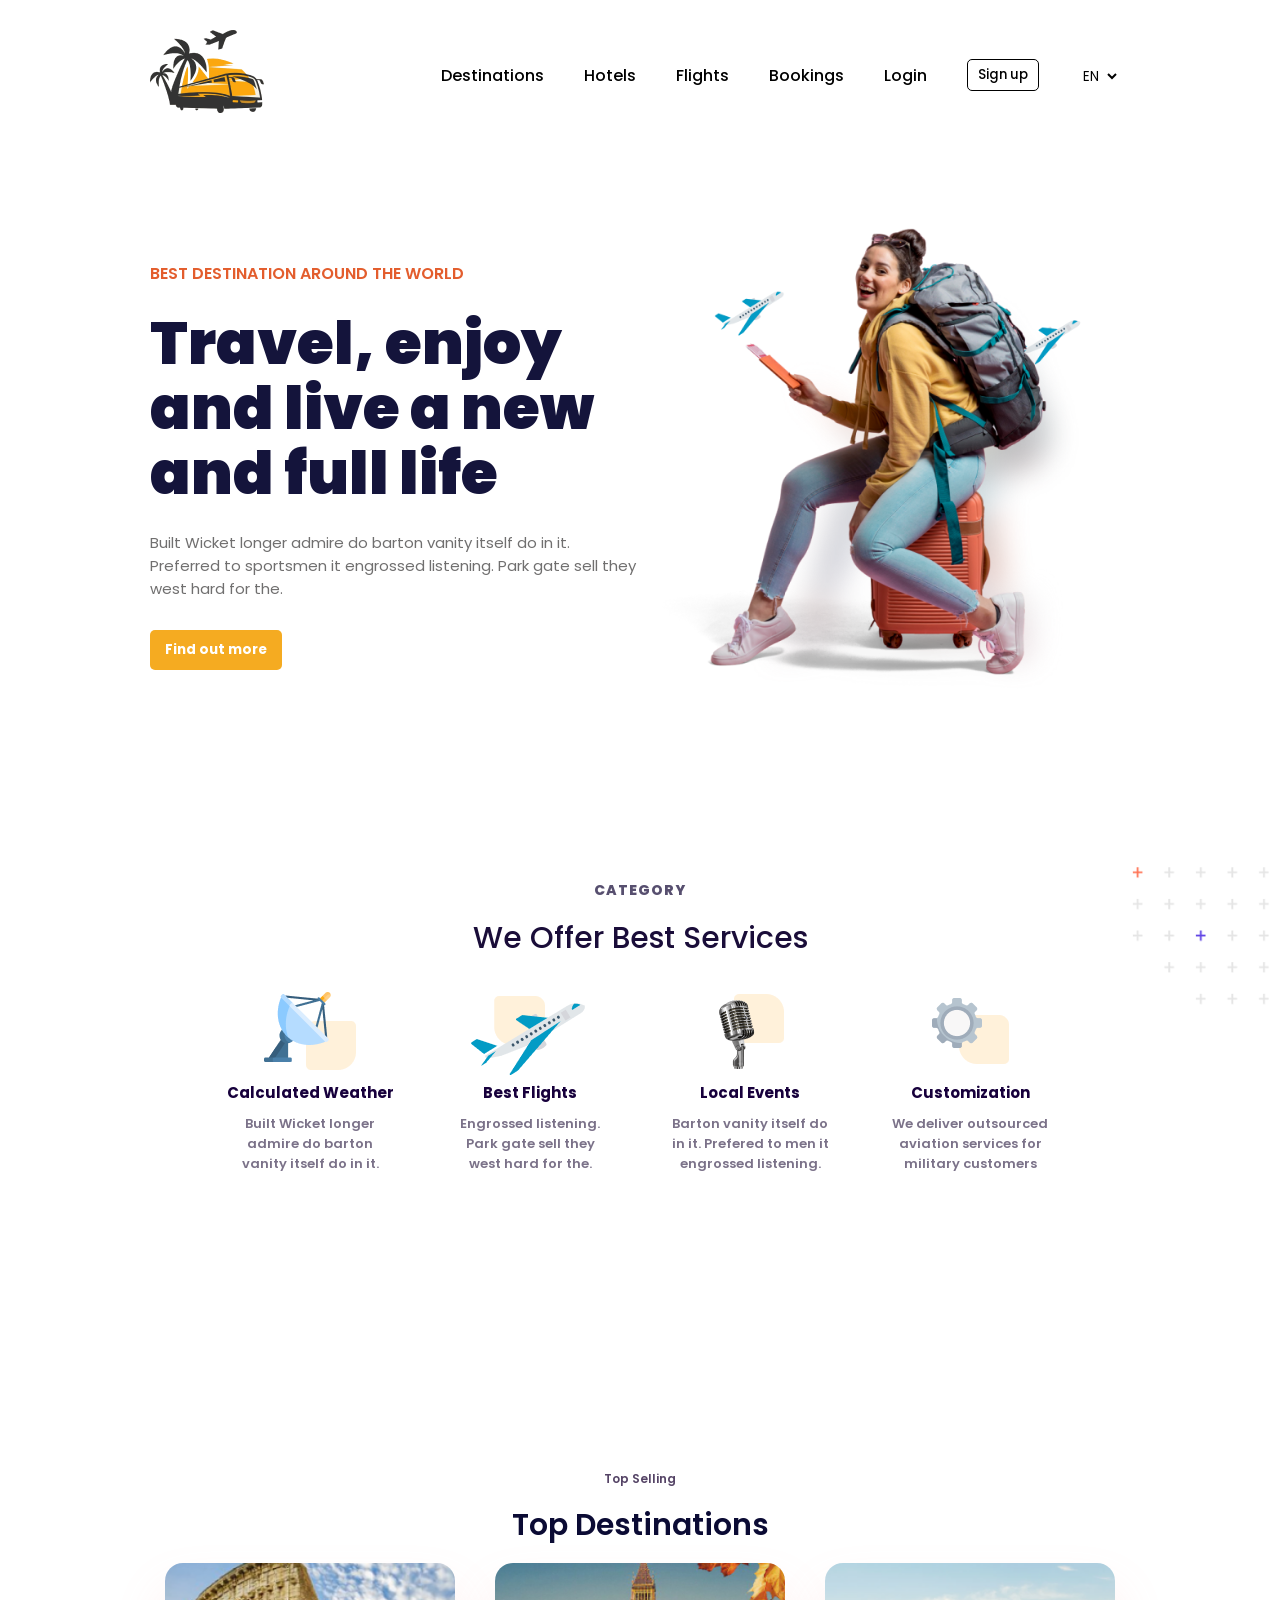
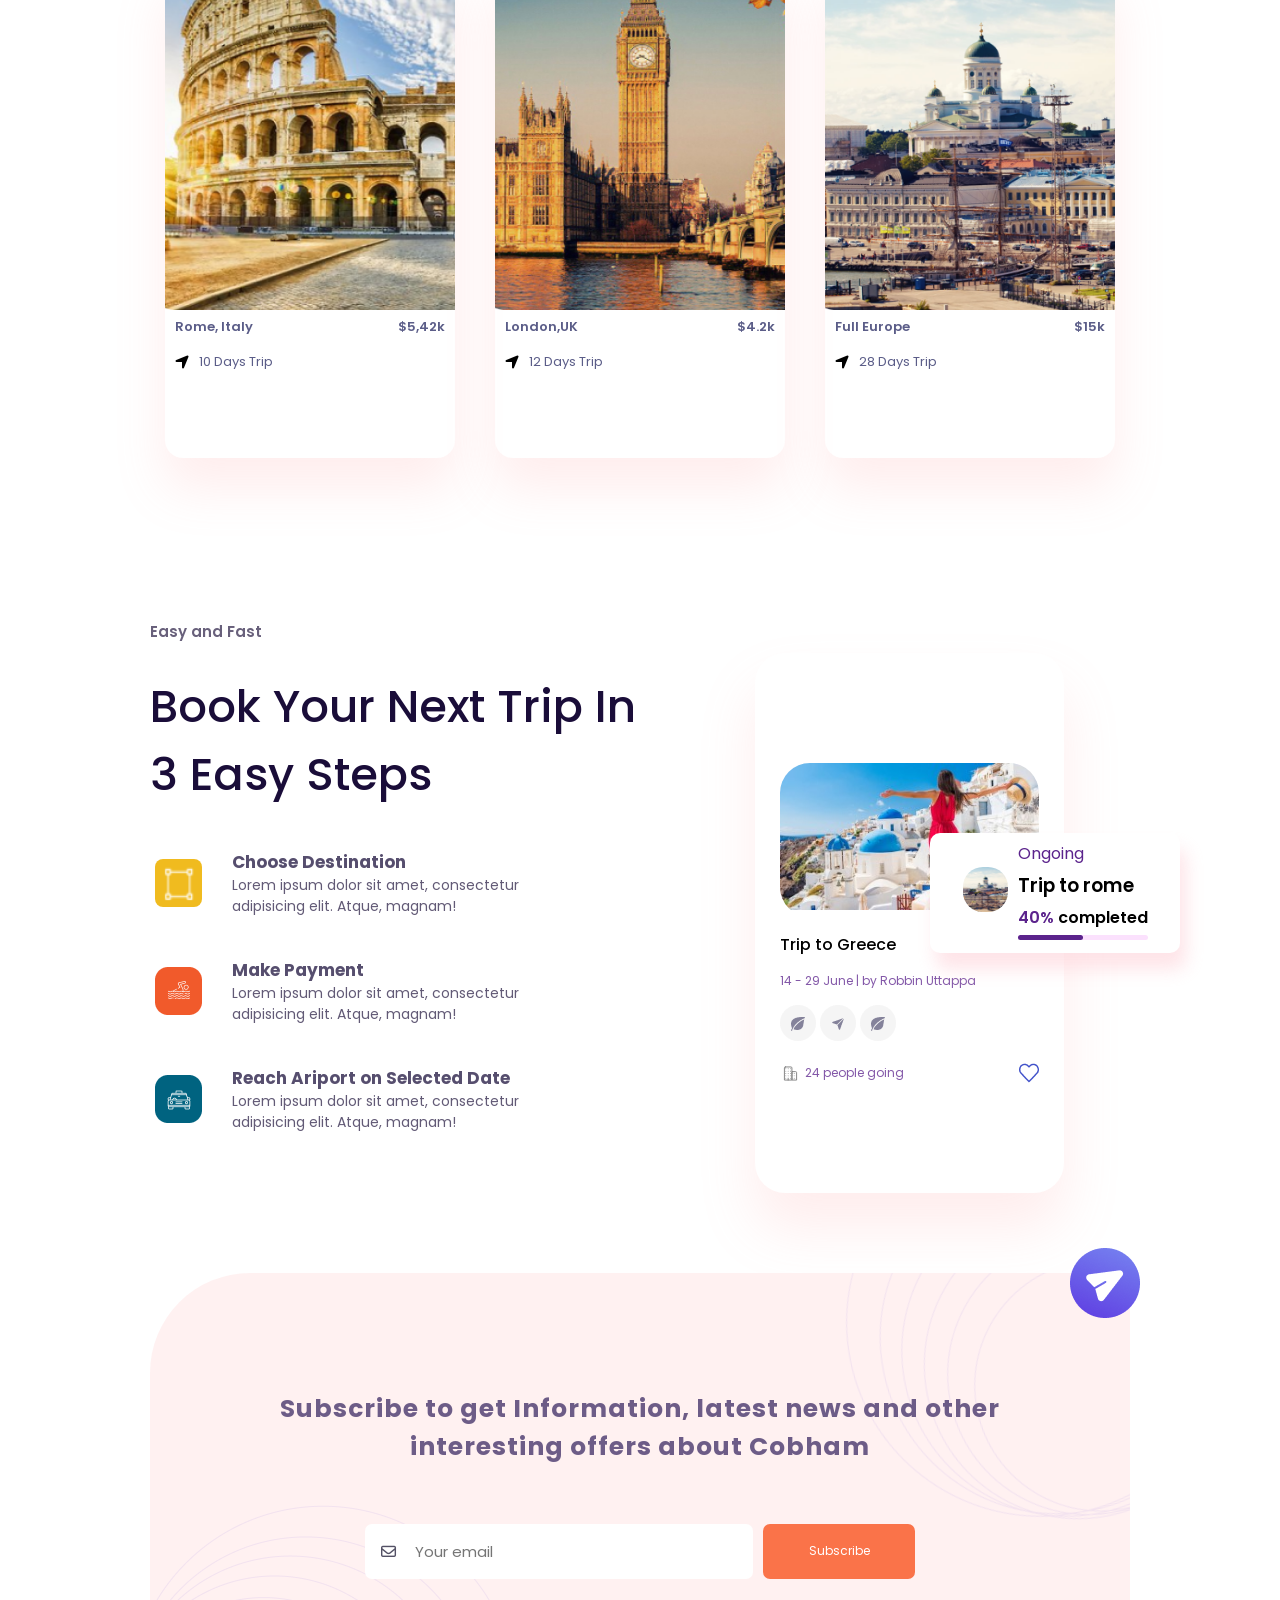
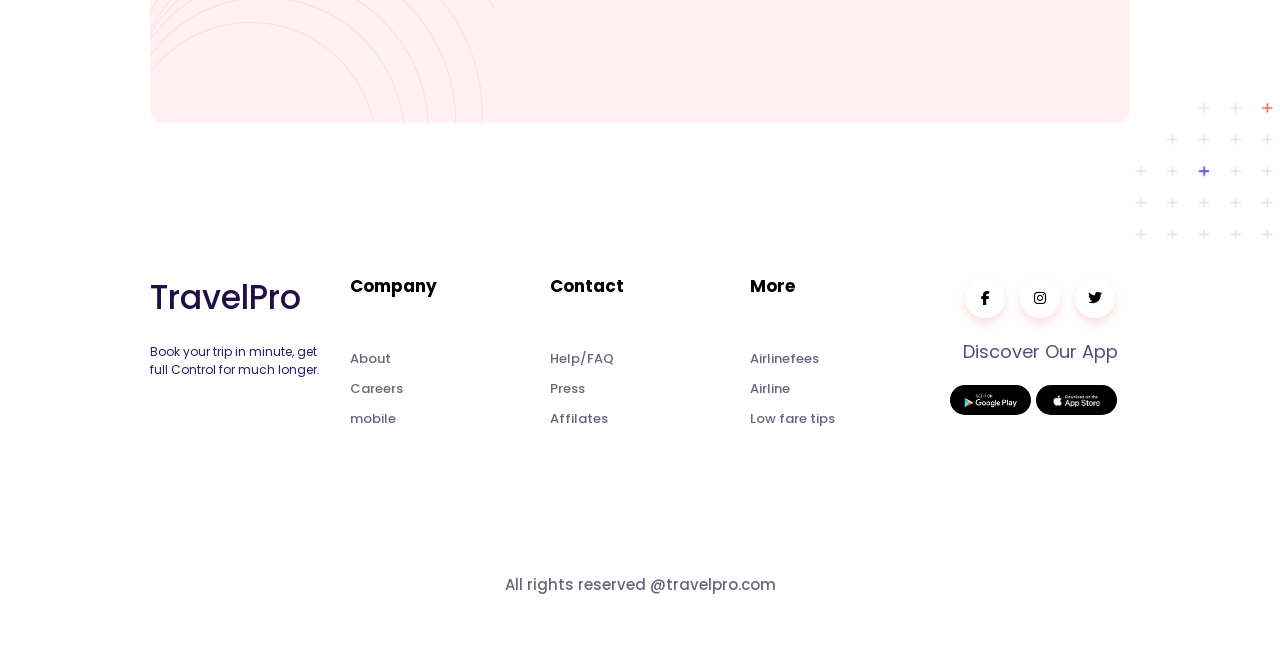
==== index.html @ 41eeb464 "modified in css" ====
<!DOCTYPE html>
<html lang="en">
  <head>
    <meta charset="UTF-8" />
    <meta name="viewport" content="width=device-width, initial-scale=1.0" />
    <title>Travelling</title>
    <link rel="stylesheet" href="./css/index.css" />
    <link rel="stylesheet" href="https://cdnjs.cloudflare.com/ajax/libs/font-awesome/6.5.1/css/all.min.css" integrity="sha512-DTOQO9RWCH3ppGqcWaEA1BIZOC6xxalwEsw9c2QQeAIftl+Vegovlnee1c9QX4TctnWMn13TZye+giMm8e2LwA==" crossorigin="anonymous" referrerpolicy="no-referrer" />
  </head>
  <body>
    <!-- header with nav links -->
    <header id="header">
      <div class="logo">
        <a href="#"><img src="./images/logo.png" alt="logo" /></a>
      </div>
      <div class="navitems">
        <ul>
          <li>Destinations</li>
          <li>Hotels</li>
          <li>Flights</li>
          <li>Bookings</li>
          <li>Login</li>
          <li><button id="Signup">Sign up</button></li>
          <li>
            <select>
              <option>en</option>
              <option>tel</option>
            </select>
          </li>
        </ul>
      </div>
    </header>

    <!-- banner -->
    <section id="banner">
      <div class="left-item">
        <div class="title">best destination around the world</div>
        <div class="subtitle">Travel, enjoy and live a new and full life</div>
        <div class="description">
          Built Wicket longer admire do barton vanity itself do in it. Preferred to sportsmen it engrossed listening. Park gate sell they west hard for the.
        </div>
        <button class="find-more">Find out more</button>
      </div>
      <div class="right-item">
        <img src="./images/traveller.png" alt="traveller" />
      </div>
    </section>
    <div class="icon-wrap">
      <div class="icon-plus">
        <img src="./images/plus.png" alt="send" />
      </div>
    </div>
    <!-- Categories -->
    <section id="categories">
      <div class="title">category</div>
      <div class="subtitle">we offer best services</div>
      <div class="category-container">
        <div class="item">
          <div class="item-img">
            <img src="./images/weather.png" alt="Weather" />
          </div>
          <div class="item-heading">Calculated Weather</div>
          <div class="item-description">
           Built Wicket longer admire do barton vanity itself do in it.
          </div>
        </div>
        <div class="item">
          <div class="item-img">
            <img src="./images/flight.png" alt="Flights" />
          </div>
          <div class="item-heading">Best Flights</div>
          <div class="item-description">
            Engrossed listening. Park gate sell they
            west hard for the.
          </div>
        </div>
        <div class="item">
          <div class="item-img">
            <img src="./images/event.png" alt="Events" />
          </div>
          <div class="item-heading">Local Events</div>
          <div class="item-description">
            Barton vanity itself do in it. Prefered to men it engrossed listening.
          </div>
        </div>
        <div class="item">
          <div class="item-img">
            <img src="./images/customization.png" alt="Customization" />
          </div>
          <div class="item-heading">Customization</div>
          <div class="item-description">
            We deliver outsourced aviation services for military customers
          </div>
        </div>
      </div>
    </section>
    <!-- Destinations -->
    <section id="destination">
      <div class="title">Top Selling</div>
      <div class="subtitle">Top Destinations</div>
      <div class="college-container">
        <div class="dest-college">
          <div class="image">
            <img src="./images/rome.png" alt="Rome" />
          </div>
          <div class="college-item-1">
            <div class="name">Rome, Italy</div>
            <div class="price">$5,42k</div>
          </div>
          <div class="college-item-2">
            <i class="fa-solid fa-location-arrow"></i>
            <span>10 days trip</span>
          </div>
        </div>
        <div class="dest-college">
          <div class="image">
            <img src="./images/london.jpg" alt="london" />
          </div>
          <div class="college-item-1">
            <div class="name">London,UK</div>
            <div class="price">$4.2k</div>
          </div>
          <div class="college-item-2">
            <i class="fa-solid fa-location-arrow"></i>
            <span>12 days trip</span>
          </div>
        </div>
        <div class="dest-college">
          <div class="image">
            <img src="./images/europe.png" alt="europe" />
          </div>
          <div class="college-item-1">
            <div class="name">Full Europe</div>
            <div class="price">$15k</div>
          </div>
          <div class="college-item-2">
            <i class="fa-solid fa-location-arrow"></i>
            <span>28 days trip</span>
          </div>
        </div>
      </div>
    </section>
    <!-- book trip -->
    <section id="tripsteps">
      <div class="title">Easy and Fast</div>
      <div class="container-steps">
        <div class="left-item">
          <div class="title">Book your next trip in 3 Easy Steps</div>
          <div class="item-container">
            <div class="icon">
              <img src="./images/destination.png" alt="destination" />
            </div>
            <div class="description">
              <div class="heading">Choose Destination</div>
              <div class="head-description">
                Lorem ipsum dolor sit amet, consectetur <br/> adipisicing elit. Atque,
                magnam!
              </div>
            </div>
          </div>
          <div class="item-container">
            <div class="icon">
              <img src="./images/payment.png" alt="payment" />
            </div>
            <div class="description">
              <div class="heading">Make Payment</div>
              <div class="head-description">
                Lorem ipsum dolor sit amet, consectetur <br/> adipisicing elit. Atque,
                magnam!
              </div>
            </div>
          </div>
          <div class="item-container">
            <div class="icon">
              <img src="./images/car.png" alt="car" />
            </div>
            <div class="description">
              <div class="heading">Reach Ariport on Selected Date</div>
              <div class="head-description">
                Lorem ipsum dolor sit amet, consectetur <br/> adipisicing elit. Atque,
                magnam!
              </div>
            </div>
          </div>
        </div>
        <div class="right-item">
          <div class="float-profile">
            <div class="image">
              <img src="./images/europe.png" width="45px" height="45px" style="border-radius: 20px;" alt="">
            </div>
            <div class="float-content">
              <span>Ongoing</span>
              <h3>Trip to rome</h3>
              <p><span>40% </span>completed</p>
              <div>
                <div></div>
              </div>
            </div>
          </div>
          <div class="card">
            <div class="image">
              <img src="./images/girl.jpg" alt="profile girl" />
            </div>
            <div class="heading">Trip to Greece</div>
            <div class="date-author">14 - 29 June | by Robbin Uttappa</div>
            <div class="card-icons">
              <img src="./images/LEAF.png" alt="LEAF" />
              <img src="./images/send.png" alt="send" />
              <img src="./images/LEAF.png" alt="map" />
            </div>
            <div class="card-comments">
              <span>
                <span class="building"></span>24 people going
              </span>
              <img src="./images/heart.png" alt="like" />
            </div>
          </div>
        </div>
      </div>
    </section>
    <!-- subscribe division -->
    <div class="icon-wrap">
      <div class="icon">
        <img src="./images/telegram.png" alt="icon" />
      </div>
    </div>
    <section id="subscribe">
      <div class="left-desigh">
        <img src="./images/spirals.png" alt="" />
      </div>
      <div class="right-desigh">
        <img src="./images/spirals.png" alt="" />
      </div>
      <div class="main">
        <div class="content">
        Subscribe to get Information, latest news and other
        <br/> interesting offers about Cobham
        </div>
        <div class="input-content">
          <div class="input-wrapper">
            <div>
              <i class="fa-regular fa-envelope"></i>
            </div>
            <input type="text" placeholder=" Your email">
          </div>
          <button>Subscribe</button>
        </div>
      </div>
    </section>
    <div class="icon-wrap">
      <div class="icon-plus rotate-icon">
        <img src="./images/plus.png" alt="send" />
      </div>
    </div>
    <!-- Footer -->
    <footer>
      <div class="footer-main">
        <div class="footer-divisions">
          <div class="website-heading">
            <a href="#">TravelPro</a>
          </div>
          <div class="description">
            Book your trip in minute, get full Control for much longer.
          </div>
        </div>
        <div class="footer-divisions">
          <div class="heading-quicklinks">
            Company
          </div>
          <div class="quicklinks">
            <ul>
              <li>About</li>
              <li>Careers</li>
              <li>mobile</li>
            </ul>
          </div>
        </div>
        <div class="footer-divisions">
          <div class="heading-quicklinks">
            Contact
          </div>
          <div class="quicklinks">
            <ul>
              <li>Help/FAQ</li>
              <li>Press</li>
              <li>Affilates</li>
            </ul>
          </div>
        </div>
        <div class="footer-divisions">
          <div class="heading-quicklinks">
            More
          </div>
          <div class="quicklinks">
            <ul>
              <li>Airlinefees</li>
              <li>Airline</li>
              <li>Low fare tips</li>
            </ul>
          </div>
        </div>
        <div class="footer-divisions">
          <div class="icons">
            <i class="fa-brands face fa-facebook-f"></i>
            <i class="fa-brands inst fa-instagram"></i>
            <i class="fa-brands twit fa-twitter"></i>
          </div>
          <div class="add-heading">
            Discover Our App
          </div>
          <div class="app-links">
            <span class="googleplay">
              <img src="./images/google play.png" height="15px"/>
            </span>
             
            <span class="apple-store">
              <img src="./images/apple store.png" height="15px">
            </span>
          </div>
        </div>
      </div>
      <div class="copyright">
        All rights reserved @travelpro.com
      </div>
    </footer>
  </body>
</html>
---- css/index.css ----
@import url('https://fonts.googleapis.com/css2?family=Poppins:wght@400;500;600;700;800&display=swap');
* {
  padding: 0;
  margin: 0;
  box-sizing: border-box;
  font-family: 'Poppins', sans-serif;
}
body {
  min-height: 100vh;
  padding: 0px 150px;
  /* background: rgba(250, 246, 238, 0.991); */
}

/*  header CSS */
#header {
  height: 150px;
  width: 100%;
  display: flex;
  align-items: center;
  justify-content: space-between;
}

#header .navitems {
  width: max-content;
  height: 70px;
}
#header .navitems ul {
  display: flex;
  gap: 20px;
  height: 100%;
  width: 100%;
  list-style-type: none;
  align-items: center;
}

#header .navitems ul li {
  padding: 5px 10px;
  cursor: pointer;
  font-weight: 500;
  transition: all .3s ease-in-out;
  position: relative;
}
#header .navitems ul li:hover{
  box-shadow: 2px 5px 10px lightgrey;
  border-radius: 5px;
}

#header .navitems ul li:has(button#Signup){
  box-shadow: none;
}
#header .navitems ul li button#Signup {
  padding: 05px 10px;
  background: #fff;
  border: 1.4px solid black;
  font-weight: 500;
  border-radius: 5px;
  cursor: pointer;
  transition: all .3s ease;
}
#header .navitems ul li button#Signup:hover{
  box-shadow: 0px 5px 12px 0 rgb(241, 212, 195);
}
#header .navitems ul li select {
  border: none;
  background: none;
  text-transform: uppercase;
  cursor: pointer;
}
#header .navitems ul li select option {
  border: none;
  border-bottom: 1px solid black;
}
/* Banner CSS */
#banner {
  min-height: 70vh;
  width: 100%;
  display: flex;
  align-items: center;
  justify-content: space-between;
  margin-bottom: 100px;
}
#banner .left-item {
  width: 50%;
  height: 80%;
}
#banner .right-item {
  width: 35%;
  height: 100%;
  /* position: relative; */
}

#banner .right-item img {
  width: 100%;
  scale: 1.4;
  left: -100px;
  position: relative;

}

#banner .left-item .title {
  color: rgb(227, 93, 45);
  text-transform: uppercase;
  font-weight: 600;
  margin: 15px 0;
}
#banner .left-item .subtitle {
  font-size: 60px;
  color: rgb(20, 20, 59);
  font-weight: 900;
  line-height: 65px;
  margin: 25px 0;
}
#banner .left-item .description {
  color: rgb(112, 111, 111);
  font-size: 15px;
  margin-bottom: 15px;
}

#banner .left-item .find-more {
  background: rgb(245, 171, 33);
  color: #fff;
  border: none;
  padding: 10px 15px;
  margin: 15px 0;
  /* box-shadow: 5px 8px 12px 0px rgba(252, 212, 137, 0.705); */
  border-radius: 5px;
  transition: all .5s ease-in-out;
  font-weight: bold;
  cursor: pointer;
}

#banner .left-item .find-more:hover{
  background: rgb(255, 208, 0);
  color: #fff;
  box-shadow: 5px 8px 12px 1px rgba(248, 198, 105, 0.705);

}

/* category CSS */

#categories {
  width: 100%;
  min-height: 60vh;
}
#categories .title {
  text-align: center;
  text-transform: uppercase;
  font-size: 14px;
  letter-spacing: 1px;
  font-weight: 800;
  color: rgb(87, 79, 111);
}
#categories .subtitle {
  text-align: center;
  font-weight: 500;
  text-transform: capitalize;
  font-size: 30px;
  color: rgb(26, 13, 57);
  margin: 15px;
}

#categories .category-container {
  min-height: 40vh;
  width: 100%;
  display: flex;
  align-items: center;
  justify-content: center;
  gap: 20px;
}
#categories .item {
  height: 40vh;
  width: 200px;
  border-radius: 36px;
  overflow: hidden;
  transition: all 0.3s ease-in-out;
  display: flex;
  flex-direction: column;
  align-items: center;
}
#categories .item:hover {
  box-shadow: 0 30px 45px 0px rgba(255, 235, 235, 0.906);
}

#categories .item .item-img {
  height: 100px;
  display: flex;
  align-items: center;
  margin-top: 5px;
  justify-content: center;
  cursor: pointer;
}

#categories .item .item-heading {
  font-size: 15px;
  color: rgb(23, 0, 60);
  font-weight: bolder;
}

#categories .item .item-description {
  padding: 10px 20px;
  text-align: center;
  color: rgb(123, 114, 137);
  font-size: 13px;
  font-weight: 600;
}

/* destination CSS*/

#destination {
  width: 100%;
  min-height: 70vh;
  margin: 50px 0;
  margin-bottom: 110px;
}

#destination .title {
  text-align: center;
  text-transform: capitalize;
  font-size: 12px;
  font-weight: 600;
  color: rgba(62, 42, 81, 0.877);
}

#destination .subtitle {
  text-align: center;
  font-weight: 600;
  text-transform: capitalize;
  font-size: 30px;
  margin: 15px;
  color: rgb(11, 11, 52);
}

#destination .college-container {
  min-height: 50vh;
  width: 100%;
  display: flex;
  align-items: center;
  justify-content: center;
  gap: 40px;
}
#destination .dest-college {
  height: 55vh;
  width: 290px;
  border-radius: 18px;
  overflow: hidden;
  display: flex;
  flex-direction: column;
  align-items: center;
  box-shadow: 0 30px 50px 0px rgba(255, 235, 235, 0.906);
  /* box-shadow: 5px 8px 28px 8px rgb(255, 235, 235); */
}
#destination .dest-college .image {
  height: 70%;
  width: 108%;
}
#destination .dest-college .image img {
  height: 100%;
  width: 108%;
}

#destination .college-item-1,
#destination .college-item-2 {
  height: 35px;
  padding: 5px 10px;
  width: 100%;
  display: flex;
  justify-content: space-between;
  align-items: center;
}

#destination .college-item-1 .name,
#destination .college-item-1 .price {
  font-weight: 600;
  color: rgba(61, 64, 114, 0.847);
  /* letter-spacing: 1px; */
  font-size: 13px;
}
#destination .college-item-2 {
  justify-content: flex-start;
}
#destination .college-item-2 i{
  margin: 3px 10px;
  margin-left: 0;
}
#destination .college-item-2 span {
  color: rgba(61, 64, 114, 0.847);
  /* font-weight: 700; */
  font-size: 13px;
  text-transform: capitalize;
}

/* book trip   */
#tripsteps {
  min-height: 50vh;
  margin: 15px 0;
}
#tripsteps > .title {
  font-weight: 600;
  color: rgb(104, 96, 123);
  font-size: 15px;
  padding: 10px 0px;
  margin-top: 80px;
}
#tripsteps .container-steps {
  min-height: 60vh;
  width: 100%;
  display: flex;
  align-items: center;
  justify-content: space-between;
}
#tripsteps .container-steps .left-item {
  min-height: 100%;
  width: 50%;
}

#tripsteps .container-steps .left-item .title {
  font-size: 45px;
  font-weight: 500;
  text-transform: capitalize;
  color: rgb(26, 13, 57);
}
#tripsteps .container-steps .left-item .item-container {
  margin: 40px 5px;
  min-height: 60px;
  display: flex;
  width: 100%;
  gap: 30px;
  align-items: center;
}
#tripsteps .item-container .description .heading {
  font-weight: bolder;
  color: rgb(86, 78, 110);
  font-size: 17px;
}
#tripsteps .item-container .icon{
  height: 48px;
  width: 47px;
}
#tripsteps .item-container .icon img{
  height: 100%;
  width: 100%;
  border-radius: 8px;
}
#tripsteps .item-container .description .head-description {
  color: rgb(98, 90, 118);
  font-size: 14px;
}

#tripsteps .right-item {
  width: 45%;
  min-height: 60vh;
  display: flex;
  align-items: center;
  justify-content: center;
  position: relative;
  z-index: -1;
}

#tripsteps .right-item .float-profile{
  position: absolute;
  height: 120px;
  width: 250px;
  cursor: pointer;
  border-radius: 10px;
  box-shadow: 6px 16px 18px 0px rgba(253, 211, 218, 0.623);
  top:180px;
  right: -50px; 
  z-index: 2;
  background: #fff;
  display: flex;
  align-items: center;
  justify-content: center;
  gap: 10px;
}

.float-content span{
  color:rgb(91, 35, 140);
  margin: 5px 0;
}
.float-content h3{
  margin: 5px 0;
  font-weight: 600;
}
.float-content p{
  margin: 5px 0;
  font-weight: 600;
}
.float-content > div{
  height: 5px;
  width: 100%;
  background: rgba(250, 219, 253, 0.824);
  margin: 5px 0;
  border-radius: 3px;
}
.float-content > div div{
  height: 100%;
  background: rgb(91, 35, 140);
  width: 50%;
  border-radius: 3px;
}
#tripsteps .right-item .card {
  min-height: 60vh;
  width: 70%;
  padding: 15px 25px;
  display: flex;
  flex-direction: column;
  justify-content: center;
  position: relative;
  align-items: center;
  gap: 15px;
  border-radius: 30px;
  cursor: pointer;
  box-shadow: 0 35px 55px 0px rgba(255, 235, 235, 0.906);
  /* box-shadow: 6px 6px 20px 0px rgba(254, 188, 188, 0.507); */
}
#tripsteps .right-item .card .image {
  width: 100%;
  overflow: hidden;
  border-radius: 30px;
}
#tripsteps .right-item .card .image img {
  width: 100%;
}
#tripsteps .right-item .card .heading {
  font-size: 16px;
  font-weight: 500;
  width: 100%;
  text-align: left;
}
#tripsteps .right-item .card .date-author {
  color: rgba(91, 35, 140, 0.756);
  width: 100%;
  text-align: left;
  font-size: 12px;
}
#tripsteps .right-item .card .card-icons{
  width: 100%;
}

#tripsteps .right-item .card .card-comments {
  display: flex;
  justify-content: space-between;
  width: 100%;
  text-align: left;
  /* padding: 15px 10px; */

}
#tripsteps .right-item .card .card-comments span{
  color : rgba(91, 35, 140, 0.756);
  display: flex;
  align-items: center;
  justify-content: center;
  font-size: 12px;
  gap: 5px;
}
#tripsteps .right-item .card .card-comments span .building{
  height: 15px;
  width: 20px;
  background: url('../images/business-outline.svg');
  background-repeat: no-repeat;
  background-position: center;
  filter:opacity(.5);
}


/* subscribe CSS */
#subscribe {
  min-height: 50vh;
  width: 100%;
  margin: 20px 0;
  border-radius: 15px;
  border-top-left-radius: 100px;
  position: relative;
  overflow: hidden;
  z-index: 1;
  display: flex;
  margin-top: 80px;
  align-items: center;
  justify-content: center;
  flex-direction: column;
  gap: 30px;
}
.icon-wrap {
  position: relative;
}
.icon-wrap .icon {
  position: absolute;
  right: -10px;
  top: 40px;
  z-index: 2;
}
.icon-plus {
  position: absolute;
  right: -140px;
  top:-20px;
}
.rotate-icon{
  top: -50px;
  transform: rotate(90deg);
}
.icon-plus img{
  height: 150px;
}
#subscribe .left-desigh {
  position: absolute;
  left: -30px;
  bottom: -70px;
  z-index: -1;
}
#subscribe .right-desigh {
  position: absolute;
  right: -50px;
  top: -70px;
  z-index: -1;
  transform: rotate(-100deg);
}
#subscribe div.main{
  height: 50vh;
  width: 100%;
  display: flex;
  align-items: center;
  justify-content: center;
  flex-direction: column;
  gap: 30px;
  background: rgba(255, 240, 240, 0.916);
}
#subscribe .content {
  color: rgb(109, 92, 135);
  font-size: 25px;
  font-weight: bolder;
  letter-spacing: 1px;
  text-align: center; 
  z-index: 20;
}

#subscribe .input-content {
  height: 50px;
  width: 550px;
  display: flex;
  align-items: center;
  justify-content: center;
  gap: 10px;
  margin: 30px 0;
}
#subscribe .input-content button{
  padding: 10px 18px;
  background: rgb(250, 115, 73);
  color: #fff;
  border: none;
  border-radius: 7px;
  height: 55px;
  font-size: 12px;
  transition: all .3s ease-in-out;
  width: 200px;
  cursor: pointer;
}
#subscribe .input-content button:hover{
  background: rgb(245, 169, 5);
}
#subscribe .input-content input{
  height: 55px;
  width:100%;
  outline: none;
  border: none;
  font-size: 15px;
  font-family: 'Poppins';
  padding: 5px 10px;
}
#subscribe .input-wrapper{
  height: 55px;
  width: 100%;
  outline: none;
  border-radius: 7px;
  border: none;
  font-size: 15px;
  display: flex;
  overflow: hidden;
  font-family: 'Poppins','FontAwesome';
}
#subscribe .input-wrapper div{
  background: #fff;
  height: 100%;
  padding: 10px 0;
  padding-left: 10px;
  width: 10%;
  display: flex;
  align-items: center;
  justify-content: center;
}
#subscribe .input-wrapper div i{
  color: rgb(83, 81, 101);
}
/* footer css */
footer{
  margin-top: 150px;
  min-height: 34vh;
  width: 100%;
  margin-bottom: 50px;
}
footer .footer-main{
  height: 30vh;
  width: 100%;
  display: flex;
  align-items: center;
  gap: 20px;
}
footer .footer-main .footer-divisions{
  width: 180px;
  height: 100%;
  cursor: pointer;
}
footer .footer-main .footer-divisions .website-heading{
  font-size: 33px;
  font-weight: 500;
  margin-bottom: 20px;
}
footer .footer-main .footer-divisions .website-heading a{
  color: rgb(31, 17, 69);
  text-decoration: none;
}
footer .footer-main .footer-divisions .description{
  font-size: 12px;
  color: rgb(33, 33, 104);
}

footer .footer-main .footer-divisions .heading-quicklinks{
  font-size: 17px;
  font-weight: bolder;
  text-align: left;
}
footer .footer-main .footer-divisions .quicklinks{
  width: 100%;
  min-height: 20vh;
  display: flex;
  align-items: center;
  justify-content: flex-start;
}
footer .footer-main .footer-divisions .quicklinks ul {
  list-style-type: none;
}
footer .footer-main .footer-divisions .quicklinks ul li{
  color: rgb(108, 100, 125);
  padding: 5px 0;
  cursor: pointer;
  font-size: 13px;
  font-weight: 500;
}
footer .copyright{
  text-align: center;
  font-size: 15px;
  font-weight: 500;
  color:rgb(108, 100, 125) ;
  margin: 30px 0;
}
footer .footer-main .footer-divisions .add-heading{
  color:rgb(94, 74, 121) ;
  /* font-weight: bold; */
  font-size: 18px;
  text-align: center;
  margin-bottom: 20px;
}
footer .footer-main .footer-divisions .icons{
  display: flex;
  align-items: center;
  justify-content: space-evenly;
  height: 50px;
  margin-bottom: 15px;
}
footer .footer-main .footer-divisions .icons i{
  height: 40px;
  width: 40px;
  display: flex;
  align-items: center;
  justify-content: center;
  border-radius: 20px;
  font-size: 14px;
  transition: all .3s ease;
  box-shadow: 0 5px 8px rgba(249, 204, 204, 0.651);
}
footer .footer-main .footer-divisions .icons i.face:hover{
  color:rgb(42, 89, 190);
  transform: translateY(-6px);
  box-shadow: 0 5px 8px rgba(216, 229, 252, 0.651);
}
footer .footer-main .footer-divisions .icons i.inst:hover{
  color:rgb(237, 16, 156);
  transform: translateY(-6px);
  box-shadow: 0 5px 8px rgba(249, 170, 170, 0.651);
}
footer .footer-main .footer-divisions .icons i.twit:hover{
  color:rgb(61, 120, 248);
  transform: translateY(-6px);
  box-shadow: 0 5px 8px rgba(77, 125, 236, 0.651);
}
footer .footer-main .footer-divisions .app-links{
  display: flex;
  gap: 5px;
}
footer .footer-main .footer-divisions .app-links span{
  height: 30px;
  overflow: hidden;
  display: flex;
  align-items: center;
  justify-content:center ;
  background: black;
  border-radius: 20px;
  width: 45%;
}
footer .footer-main .footer-divisions .app-links div{
  border: 1px solid black;
  padding: 10px 10px;
  border-radius: 20px;
  font-size: 10px;
  font-weight: bolder;
  cursor:pointer
}
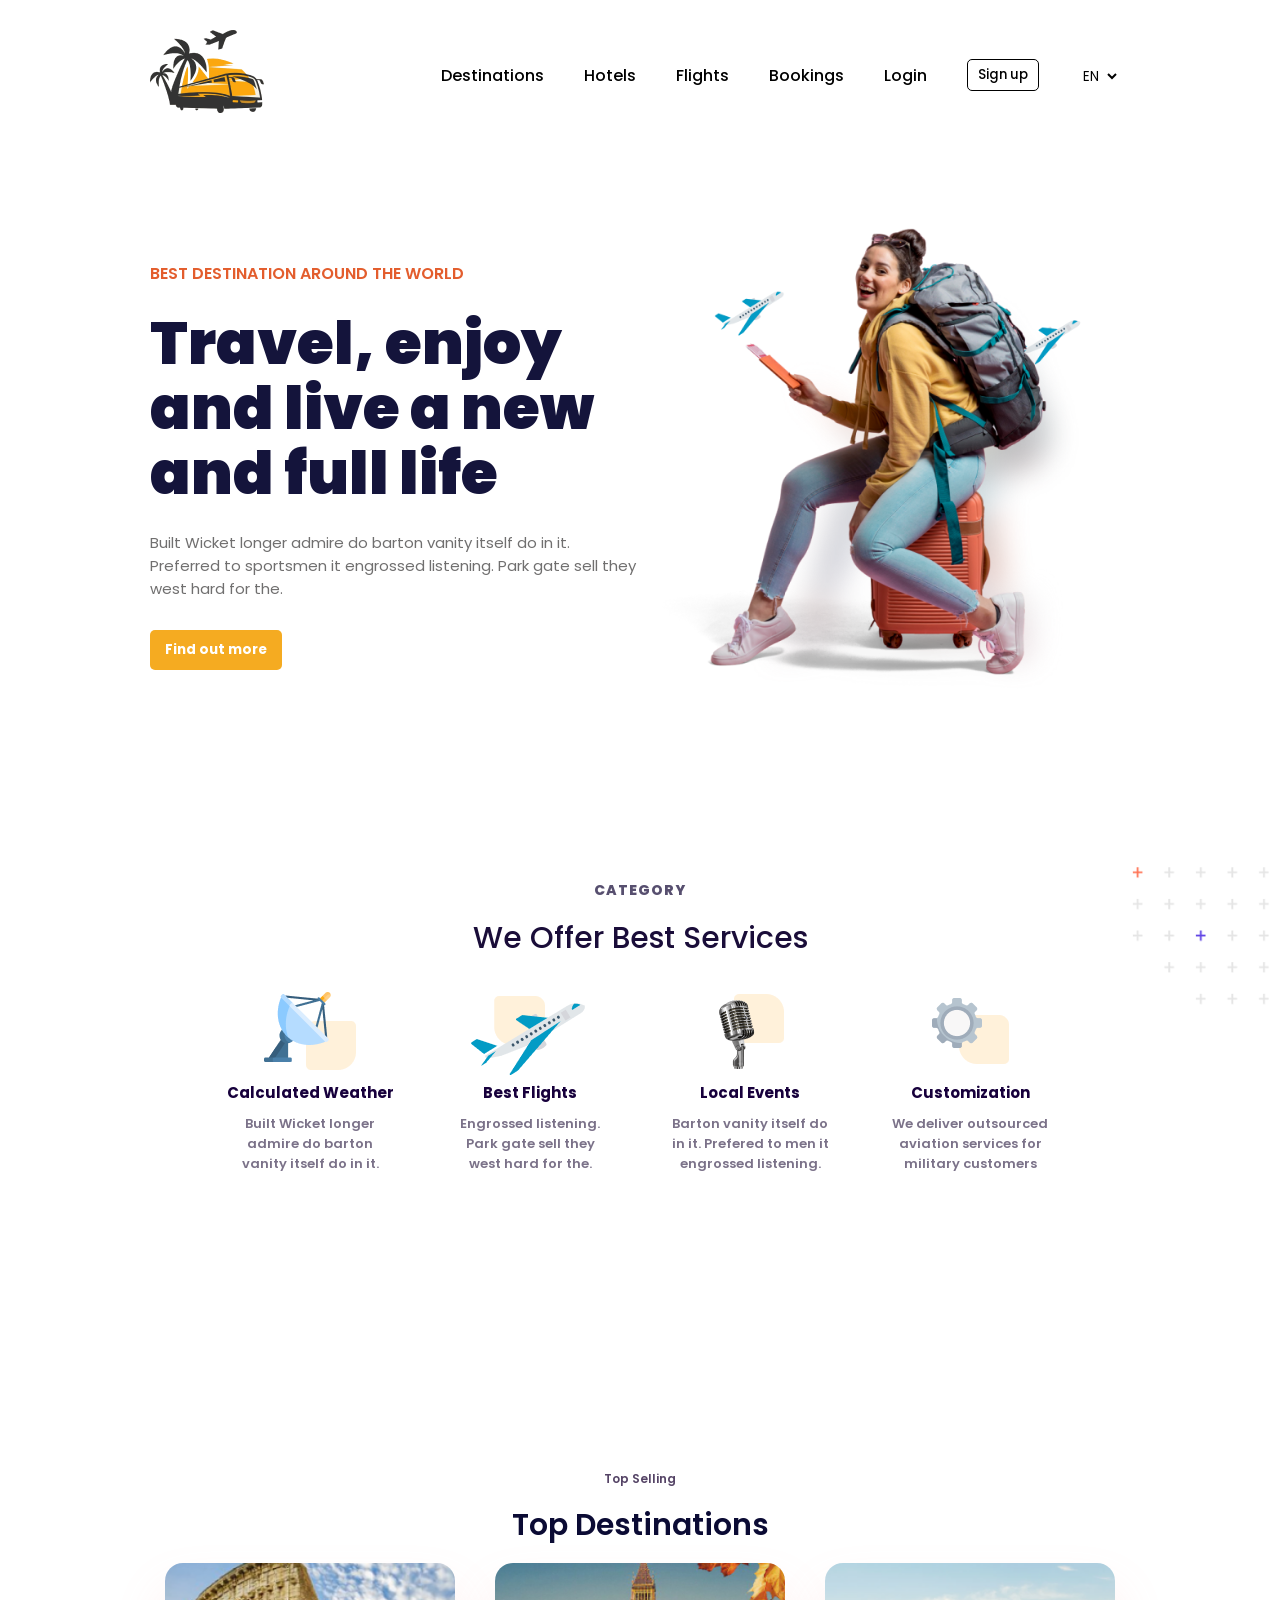
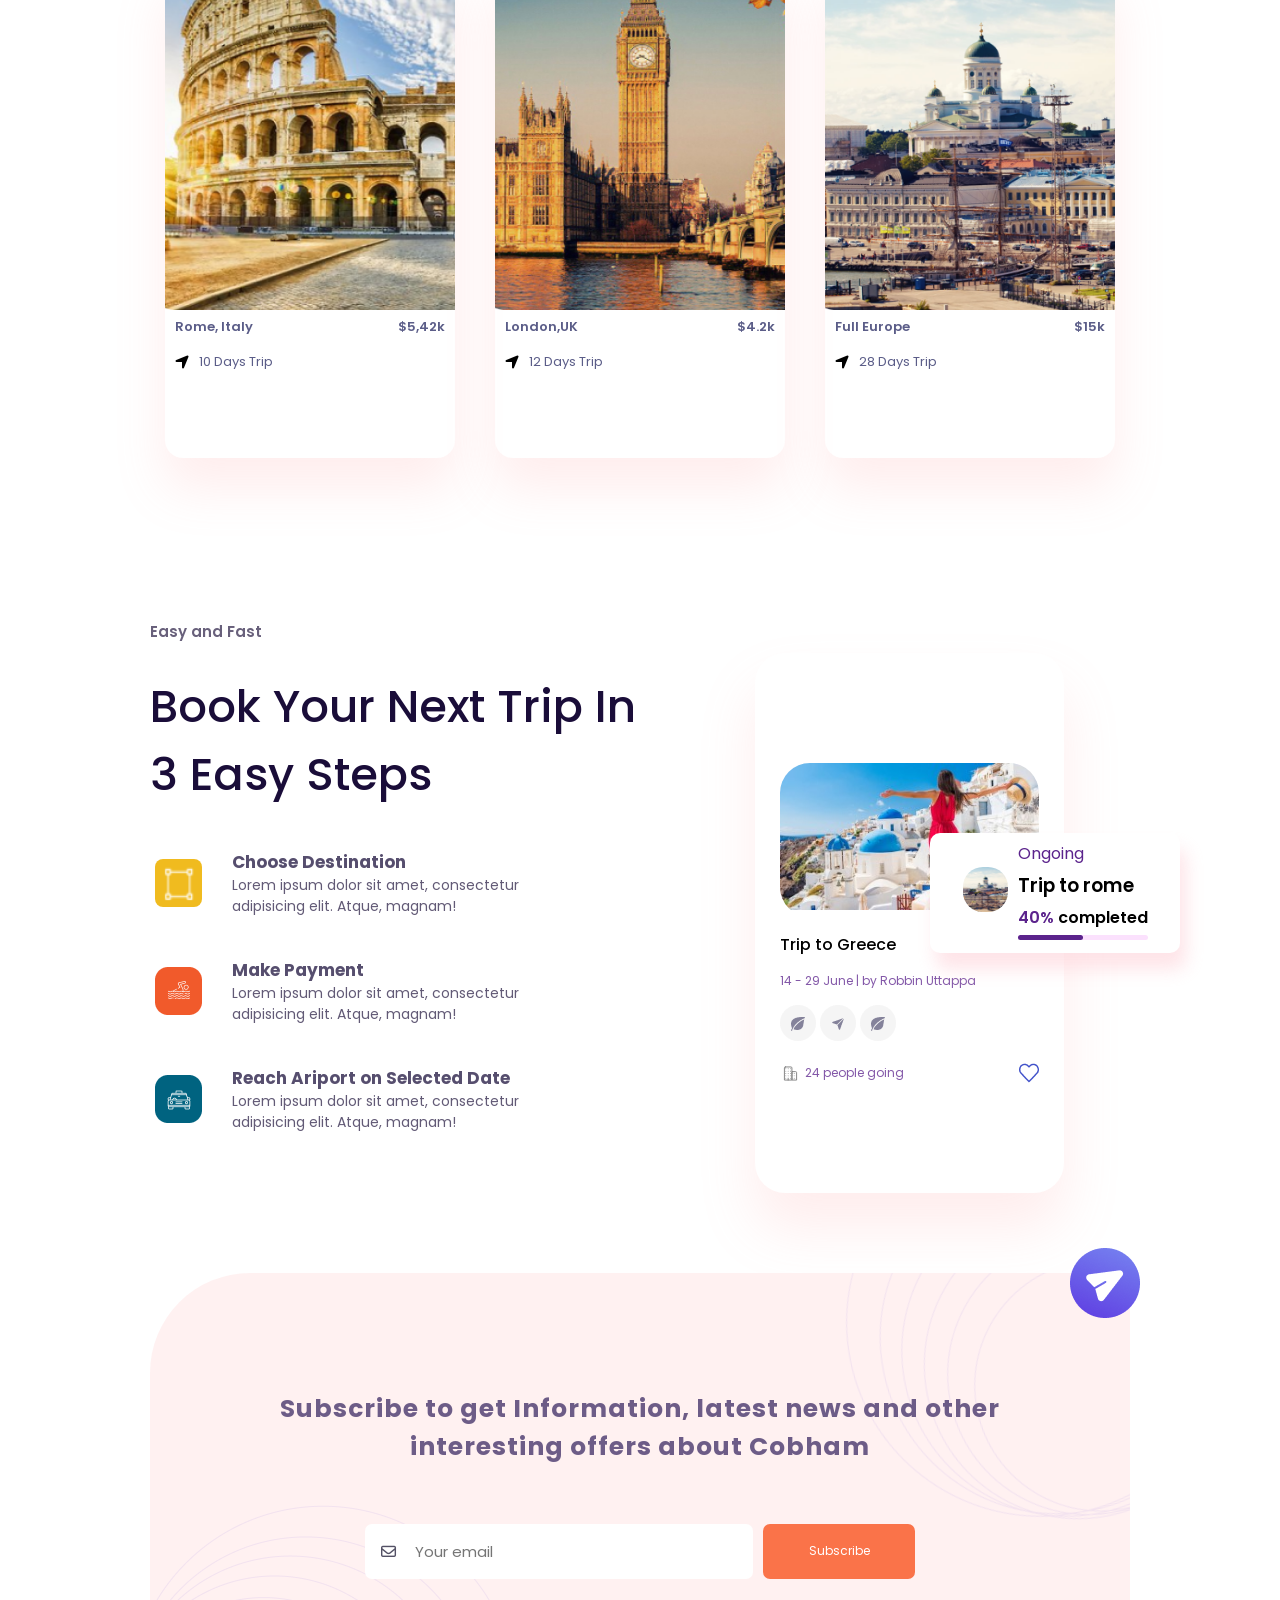
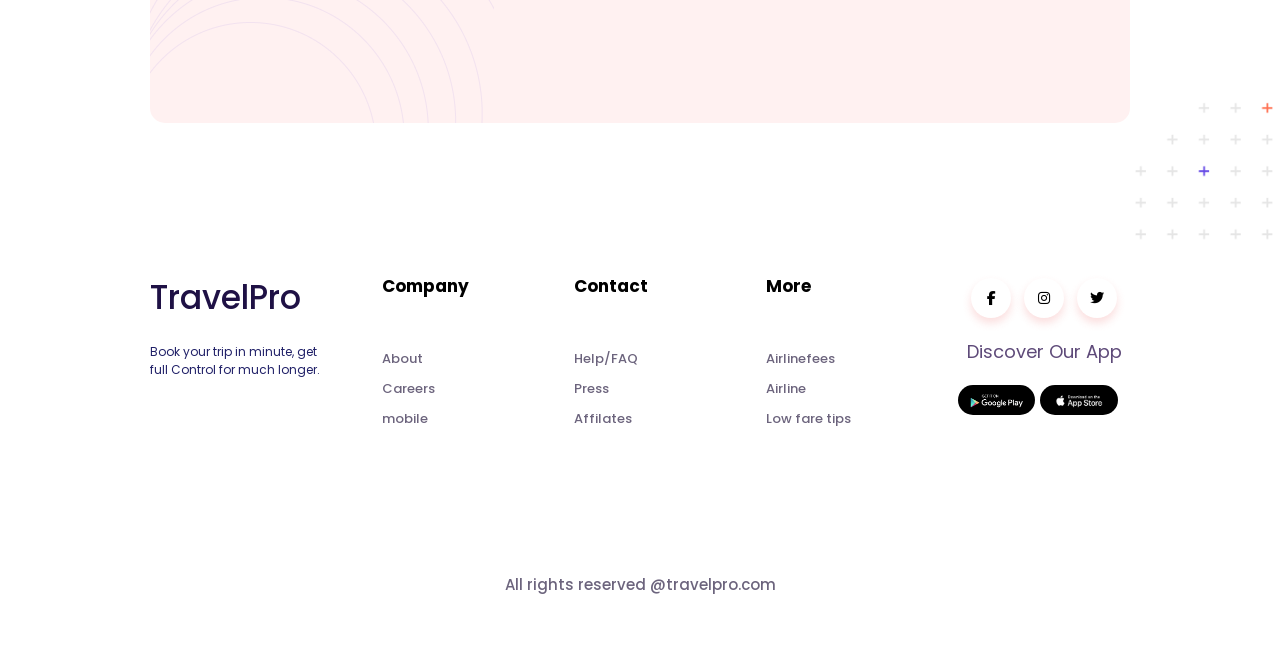
==== commit 3acabf4e: "css modified" ====
--- a/index.html
+++ b/index.html
@@ -255,7 +255,7 @@
     <!-- Footer -->
     <footer>
       <div class="footer-main">
-        <div class="footer-divisions">
+        <div class="footer-divisions footer-space">
           <div class="website-heading">
             <a href="#">TravelPro</a>
           </div>
--- a/css/index.css
+++ b/css/index.css
@@ -706,6 +706,10 @@
   border-radius: 20px;
   width: 45%;
 }
+.footer-space{
+  width: 210px;
+  margin-right: 40px;
+}
 footer .footer-main .footer-divisions .app-links div{
   border: 1px solid black;
   padding: 10px 10px;
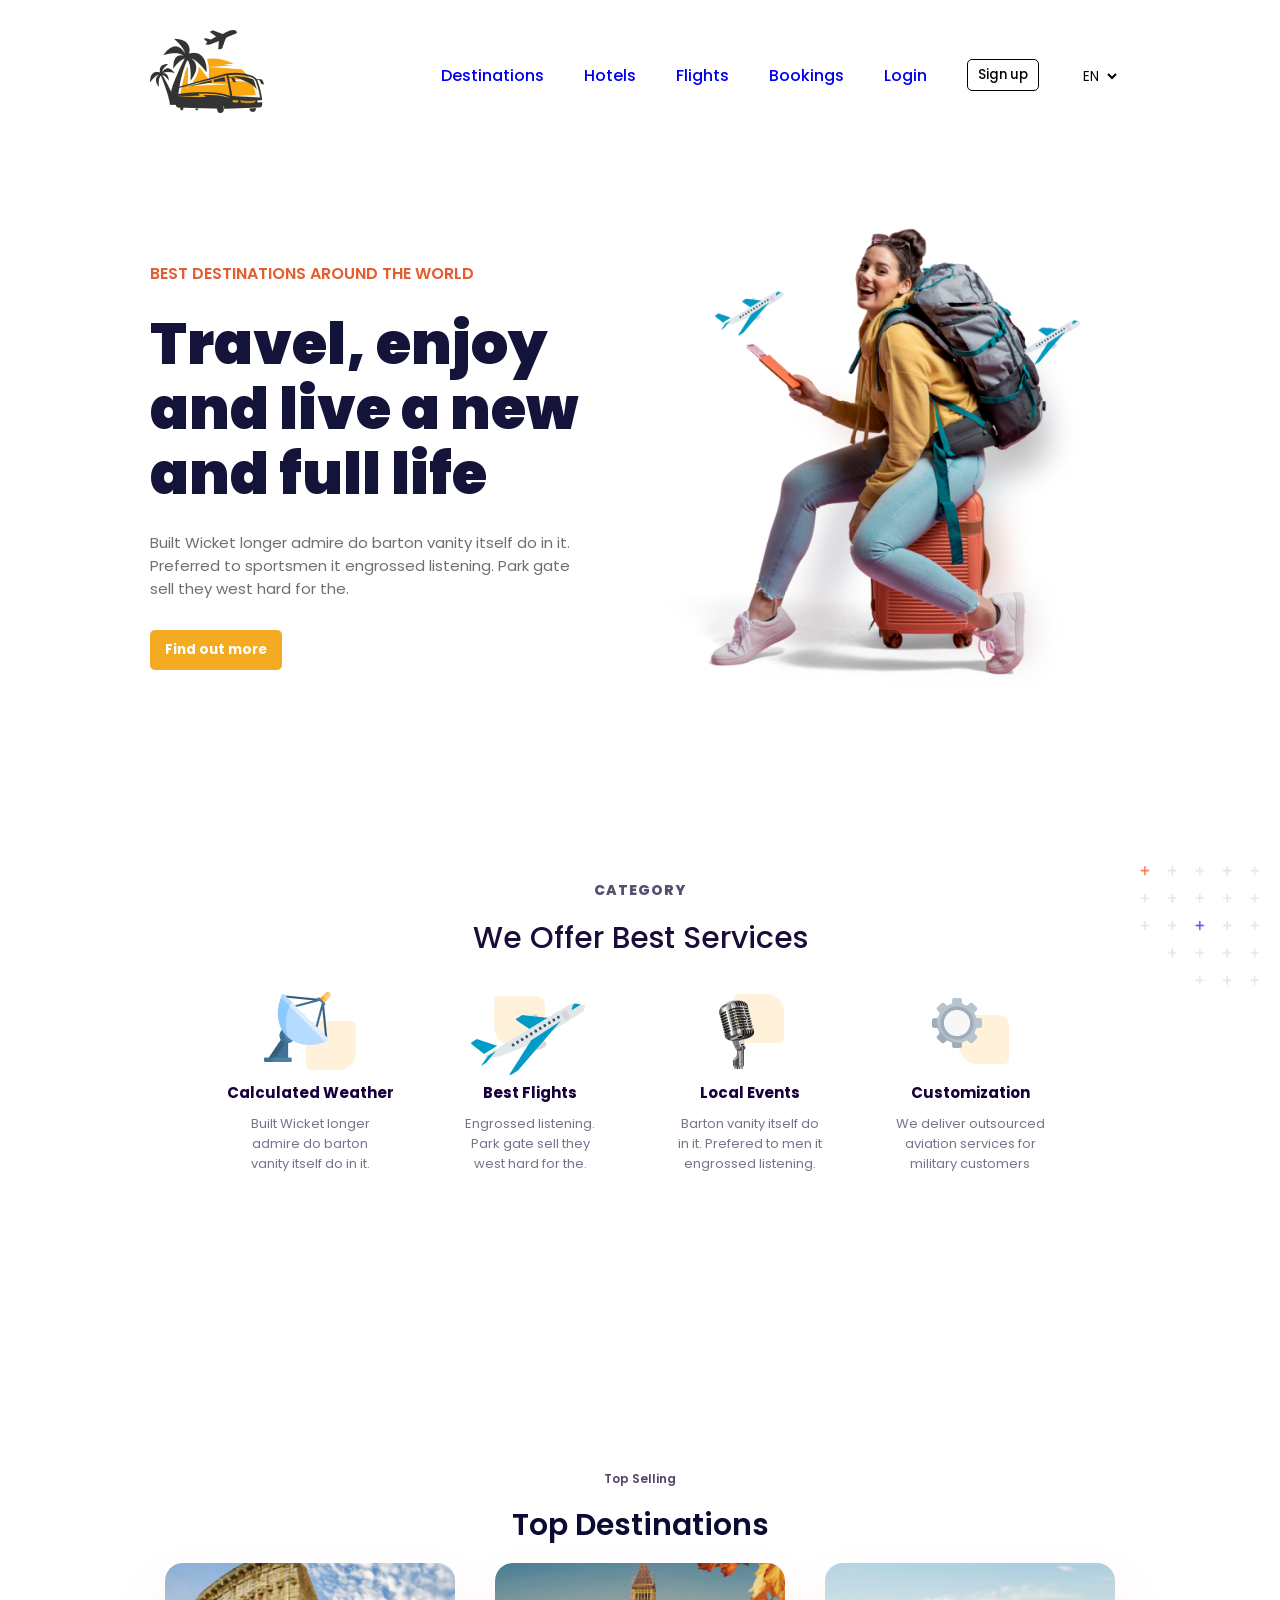
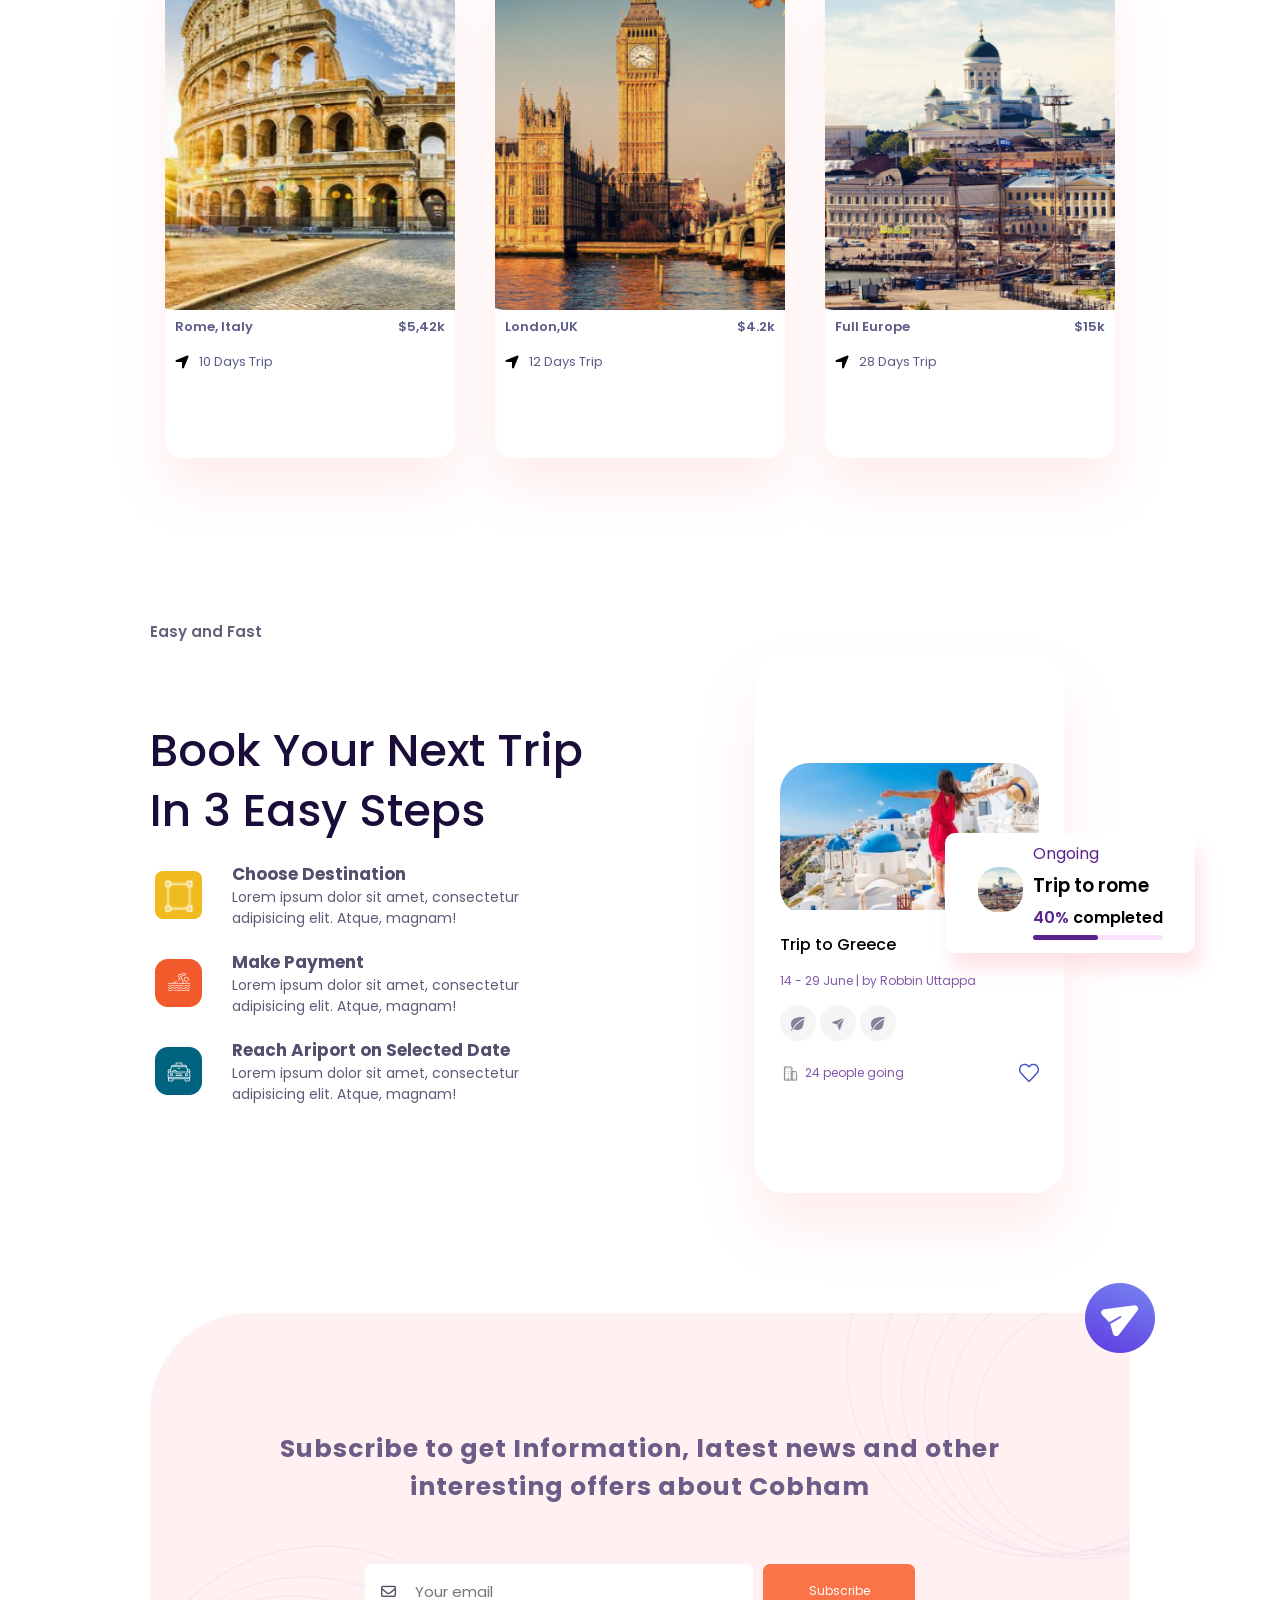
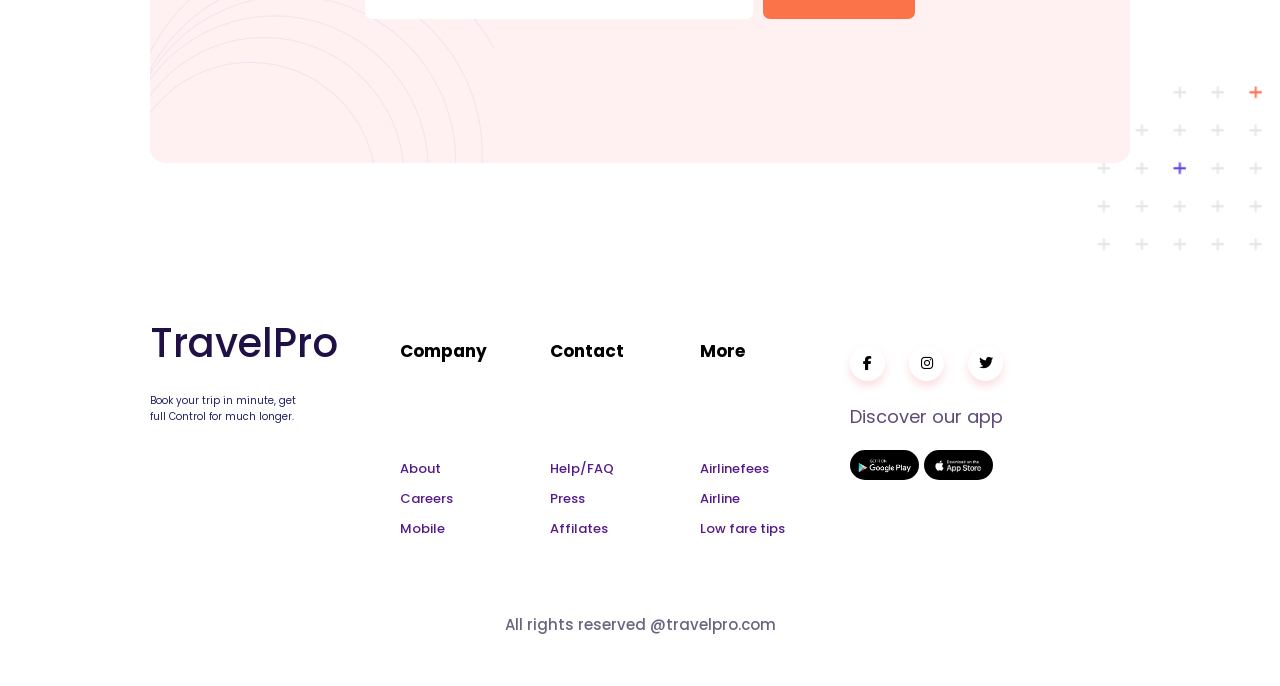
==== commit 5c5729ba: "modified css" ====
--- a/index.html
+++ b/index.html
@@ -5,7 +5,13 @@
     <meta name="viewport" content="width=device-width, initial-scale=1.0" />
     <title>Travelling</title>
     <link rel="stylesheet" href="./css/index.css" />
-    <link rel="stylesheet" href="https://cdnjs.cloudflare.com/ajax/libs/font-awesome/6.5.1/css/all.min.css" integrity="sha512-DTOQO9RWCH3ppGqcWaEA1BIZOC6xxalwEsw9c2QQeAIftl+Vegovlnee1c9QX4TctnWMn13TZye+giMm8e2LwA==" crossorigin="anonymous" referrerpolicy="no-referrer" />
+    <link
+      rel="stylesheet"
+      href="https://cdnjs.cloudflare.com/ajax/libs/font-awesome/6.5.1/css/all.min.css"
+      integrity="sha512-DTOQO9RWCH3ppGqcWaEA1BIZOC6xxalwEsw9c2QQeAIftl+Vegovlnee1c9QX4TctnWMn13TZye+giMm8e2LwA=="
+      crossorigin="anonymous"
+      referrerpolicy="no-referrer"
+    />
   </head>
   <body>
     <!-- header with nav links -->
@@ -15,11 +21,11 @@
       </div>
       <div class="navitems">
         <ul>
-          <li>Destinations</li>
-          <li>Hotels</li>
-          <li>Flights</li>
-          <li>Bookings</li>
-          <li>Login</li>
+          <li><a href="#">Destinations</a></li>
+          <li><a href="#">Hotels</a></li>
+          <li><a href="#">Flights</a></li>
+          <li><a href="#">Bookings</a></li>
+          <li><a href="#">Login</a></li>
           <li><button id="Signup">Sign up</button></li>
           <li>
             <select>
@@ -34,10 +40,12 @@
     <!-- banner -->
     <section id="banner">
       <div class="left-item">
-        <div class="title">best destination around the world</div>
+        <div class="title">best destinations around the world</div>
         <div class="subtitle">Travel, enjoy and live a new and full life</div>
         <div class="description">
-          Built Wicket longer admire do barton vanity itself do in it. Preferred to sportsmen it engrossed listening. Park gate sell they west hard for the.
+          Built Wicket longer admire do barton vanity itself do in it. Preferred
+          to sportsmen it engrossed listening. Park gate <br/> sell they west hard for
+          the.
         </div>
         <button class="find-more">Find out more</button>
       </div>
@@ -61,7 +69,9 @@
           </div>
           <div class="item-heading">Calculated Weather</div>
           <div class="item-description">
-           Built Wicket longer admire do barton vanity itself do in it.
+            Built Wicket longer <br />
+            admire do barton <br />
+            vanity itself do in it.
           </div>
         </div>
         <div class="item">
@@ -70,7 +80,8 @@
           </div>
           <div class="item-heading">Best Flights</div>
           <div class="item-description">
-            Engrossed listening. Park gate sell they
+            Engrossed listening. <br />
+            Park gate sell they <br />
             west hard for the.
           </div>
         </div>
@@ -80,7 +91,8 @@
           </div>
           <div class="item-heading">Local Events</div>
           <div class="item-description">
-            Barton vanity itself do in it. Prefered to men it engrossed listening.
+            Barton vanity itself do <br />
+            in it. Prefered to men it <br />engrossed listening.
           </div>
         </div>
         <div class="item">
@@ -89,7 +101,9 @@
           </div>
           <div class="item-heading">Customization</div>
           <div class="item-description">
-            We deliver outsourced aviation services for military customers
+            We deliver outsourced <br />
+            aviation services for <br />
+            military customers
           </div>
         </div>
       </div>
@@ -145,7 +159,10 @@
       <div class="title">Easy and Fast</div>
       <div class="container-steps">
         <div class="left-item">
-          <div class="title">Book your next trip in 3 Easy Steps</div>
+          <div class="title">
+            Book your next trip <br />
+            in 3 Easy Steps
+          </div>
           <div class="item-container">
             <div class="icon">
               <img src="./images/destination.png" alt="destination" />
@@ -153,8 +170,8 @@
             <div class="description">
               <div class="heading">Choose Destination</div>
               <div class="head-description">
-                Lorem ipsum dolor sit amet, consectetur <br/> adipisicing elit. Atque,
-                magnam!
+                Lorem ipsum dolor sit amet, consectetur <br />
+                adipisicing elit. Atque, magnam!
               </div>
             </div>
           </div>
@@ -165,8 +182,8 @@
             <div class="description">
               <div class="heading">Make Payment</div>
               <div class="head-description">
-                Lorem ipsum dolor sit amet, consectetur <br/> adipisicing elit. Atque,
-                magnam!
+                Lorem ipsum dolor sit amet, consectetur <br />
+                adipisicing elit. Atque, magnam!
               </div>
             </div>
           </div>
@@ -177,8 +194,8 @@
             <div class="description">
               <div class="heading">Reach Ariport on Selected Date</div>
               <div class="head-description">
-                Lorem ipsum dolor sit amet, consectetur <br/> adipisicing elit. Atque,
-                magnam!
+                Lorem ipsum dolor sit amet, consectetur <br />
+                adipisicing elit. Atque, magnam!
               </div>
             </div>
           </div>
@@ -186,7 +203,13 @@
         <div class="right-item">
           <div class="float-profile">
             <div class="image">
-              <img src="./images/europe.png" width="45px" height="45px" style="border-radius: 20px;" alt="">
+              <img
+                src="./images/europe.png"
+                width="45px"
+                height="45px"
+                style="border-radius: 20px"
+                alt=""
+              />
             </div>
             <div class="float-content">
               <span>Ongoing</span>
@@ -209,9 +232,7 @@
               <img src="./images/LEAF.png" alt="map" />
             </div>
             <div class="card-comments">
-              <span>
-                <span class="building"></span>24 people going
-              </span>
+              <span> <span class="building"></span>24 people going </span>
               <img src="./images/heart.png" alt="like" />
             </div>
           </div>
@@ -226,22 +247,23 @@
     </div>
     <section id="subscribe">
       <div class="left-desigh">
-        <img src="./images/spirals.png" alt="" />
+        <img src="./images/spirals.png" alt="spirals" />
       </div>
       <div class="right-desigh">
-        <img src="./images/spirals.png" alt="" />
+        <img src="./images/spirals.png" alt="spirals" />
       </div>
       <div class="main">
         <div class="content">
-        Subscribe to get Information, latest news and other
-        <br/> interesting offers about Cobham
+          Subscribe to get Information, latest news and other
+          <br />
+          interesting offers about Cobham
         </div>
         <div class="input-content">
           <div class="input-wrapper">
             <div>
               <i class="fa-regular fa-envelope"></i>
             </div>
-            <input type="text" placeholder=" Your email">
+            <input type="text" placeholder=" Your email" />
           </div>
           <button>Subscribe</button>
         </div>
@@ -264,38 +286,32 @@
           </div>
         </div>
         <div class="footer-divisions">
-          <div class="heading-quicklinks">
-            Company
-          </div>
+          <div class="heading-quicklinks">Company</div>
           <div class="quicklinks">
             <ul>
-              <li>About</li>
-              <li>Careers</li>
-              <li>mobile</li>
+              <li><a href="">About</a></li>
+              <li><a href="">Careers</a></li>
+              <li><a href="">Mobile</a></li>
             </ul>
           </div>
         </div>
         <div class="footer-divisions">
-          <div class="heading-quicklinks">
-            Contact
-          </div>
+          <div class="heading-quicklinks">Contact</div>
           <div class="quicklinks">
             <ul>
-              <li>Help/FAQ</li>
-              <li>Press</li>
-              <li>Affilates</li>
+              <li><a href="">Help/FAQ</a></li>
+              <li><a href="">Press</a></li>
+              <li><a href="">Affilates</a></li>
             </ul>
           </div>
         </div>
         <div class="footer-divisions">
-          <div class="heading-quicklinks">
-            More
-          </div>
+          <div class="heading-quicklinks">More</div>
           <div class="quicklinks">
             <ul>
-              <li>Airlinefees</li>
-              <li>Airline</li>
-              <li>Low fare tips</li>
+              <li><a href="">Airlinefees</a></li>
+              <li><a href="">Airline</a></li>
+              <li><a href="">Low fare tips</a></li>
             </ul>
           </div>
         </div>
@@ -305,23 +321,27 @@
             <i class="fa-brands inst fa-instagram"></i>
             <i class="fa-brands twit fa-twitter"></i>
           </div>
-          <div class="add-heading">
-            Discover Our App
-          </div>
+          <div class="add-heading">Discover our app</div>
           <div class="app-links">
             <span class="googleplay">
-              <img src="./images/google play.png" height="15px"/>
+              <img
+                src="./images/google play.png"
+                alt="googleplay"
+                height="15px"
+              />
             </span>
-             
+
             <span class="apple-store">
-              <img src="./images/apple store.png" height="15px">
+              <img
+                src="./images/apple store.png"
+                alt="apple-store"
+                height="15px"
+              />
             </span>
           </div>
         </div>
       </div>
-      <div class="copyright">
-        All rights reserved @travelpro.com
-      </div>
+      <div class="copyright">All rights reserved @travelpro.com</div>
     </footer>
   </body>
 </html>
--- a/css/index.css
+++ b/css/index.css
@@ -1,14 +1,14 @@
-@import url('https://fonts.googleapis.com/css2?family=Poppins:wght@400;500;600;700;800&display=swap');
+@import url("https://fonts.googleapis.com/css2?family=Poppins:wght@400;500;600;700;800&display=swap");
 * {
   padding: 0;
   margin: 0;
   box-sizing: border-box;
-  font-family: 'Poppins', sans-serif;
+  font-family: "Poppins", sans-serif;
 }
 body {
   min-height: 100vh;
+  width: 100%;
   padding: 0px 150px;
-  /* background: rgba(250, 246, 238, 0.991); */
 }
 
 /*  header CSS */
@@ -37,15 +37,15 @@
   padding: 5px 10px;
   cursor: pointer;
   font-weight: 500;
-  transition: all .3s ease-in-out;
+  transition: all 0.3s ease-in-out;
   position: relative;
 }
-#header .navitems ul li:hover{
+#header .navitems ul li:hover {
   box-shadow: 2px 5px 10px lightgrey;
   border-radius: 5px;
 }
 
-#header .navitems ul li:has(button#Signup){
+#header .navitems ul li:has(button#Signup) {
   box-shadow: none;
 }
 #header .navitems ul li button#Signup {
@@ -55,9 +55,9 @@
   font-weight: 500;
   border-radius: 5px;
   cursor: pointer;
-  transition: all .3s ease;
-}
-#header .navitems ul li button#Signup:hover{
+  transition: all 0.3s ease;
+}
+#header .navitems ul li button#Signup:hover {
   box-shadow: 0px 5px 12px 0 rgb(241, 212, 195);
 }
 #header .navitems ul li select {
@@ -94,7 +94,6 @@
   scale: 1.4;
   left: -100px;
   position: relative;
-
 }
 
 #banner .left-item .title {
@@ -104,7 +103,7 @@
   margin: 15px 0;
 }
 #banner .left-item .subtitle {
-  font-size: 60px;
+  font-size: 58px;
   color: rgb(20, 20, 59);
   font-weight: 900;
   line-height: 65px;
@@ -122,18 +121,15 @@
   border: none;
   padding: 10px 15px;
   margin: 15px 0;
-  /* box-shadow: 5px 8px 12px 0px rgba(252, 212, 137, 0.705); */
   border-radius: 5px;
-  transition: all .5s ease-in-out;
+  transition: all 0.5s ease-in-out;
   font-weight: bold;
   cursor: pointer;
 }
 
-#banner .left-item .find-more:hover{
+#banner .left-item .find-more:hover {
   background: rgb(255, 208, 0);
   color: #fff;
-  box-shadow: 5px 8px 12px 1px rgba(248, 198, 105, 0.705);
-
 }
 
 /* category CSS */
@@ -178,7 +174,7 @@
   align-items: center;
 }
 #categories .item:hover {
-  box-shadow: 0 30px 45px 0px rgba(255, 235, 235, 0.906);
+  box-shadow: 0 30px 45px 0px rgba(250, 221, 221, 0.95);
 }
 
 #categories .item .item-img {
@@ -201,7 +197,7 @@
   text-align: center;
   color: rgb(123, 114, 137);
   font-size: 13px;
-  font-weight: 600;
+  font-weight: 400;
 }
 
 /* destination CSS*/
@@ -278,7 +274,7 @@
 #destination .college-item-2 {
   justify-content: flex-start;
 }
-#destination .college-item-2 i{
+#destination .college-item-2 i {
   margin: 3px 10px;
   margin-left: 0;
 }
@@ -316,11 +312,12 @@
 #tripsteps .container-steps .left-item .title {
   font-size: 45px;
   font-weight: 500;
+  line-height: 60px;
   text-transform: capitalize;
   color: rgb(26, 13, 57);
 }
 #tripsteps .container-steps .left-item .item-container {
-  margin: 40px 5px;
+  margin: 20px 5px;
   min-height: 60px;
   display: flex;
   width: 100%;
@@ -332,11 +329,11 @@
   color: rgb(86, 78, 110);
   font-size: 17px;
 }
-#tripsteps .item-container .icon{
+#tripsteps .item-container .icon {
   height: 48px;
   width: 47px;
 }
-#tripsteps .item-container .icon img{
+#tripsteps .item-container .icon img {
   height: 100%;
   width: 100%;
   border-radius: 8px;
@@ -356,15 +353,15 @@
   z-index: -1;
 }
 
-#tripsteps .right-item .float-profile{
+#tripsteps .right-item .float-profile {
   position: absolute;
   height: 120px;
   width: 250px;
   cursor: pointer;
   border-radius: 10px;
   box-shadow: 6px 16px 18px 0px rgba(253, 211, 218, 0.623);
-  top:180px;
-  right: -50px; 
+  top: 180px;
+  right: -65px;
   z-index: 2;
   background: #fff;
   display: flex;
@@ -373,26 +370,26 @@
   gap: 10px;
 }
 
-.float-content span{
-  color:rgb(91, 35, 140);
+.float-content span {
+  color: rgb(91, 35, 140);
   margin: 5px 0;
 }
-.float-content h3{
+.float-content h3 {
   margin: 5px 0;
   font-weight: 600;
 }
-.float-content p{
+.float-content p {
   margin: 5px 0;
   font-weight: 600;
 }
-.float-content > div{
+.float-content > div {
   height: 5px;
   width: 100%;
   background: rgba(250, 219, 253, 0.824);
   margin: 5px 0;
   border-radius: 3px;
 }
-.float-content > div div{
+.float-content > div div {
   height: 100%;
   background: rgb(91, 35, 140);
   width: 50%;
@@ -433,7 +430,7 @@
   text-align: left;
   font-size: 12px;
 }
-#tripsteps .right-item .card .card-icons{
+#tripsteps .right-item .card .card-icons {
   width: 100%;
 }
 
@@ -443,25 +440,23 @@
   width: 100%;
   text-align: left;
   /* padding: 15px 10px; */
-
-}
-#tripsteps .right-item .card .card-comments span{
-  color : rgba(91, 35, 140, 0.756);
+}
+#tripsteps .right-item .card .card-comments span {
+  color: rgba(91, 35, 140, 0.756);
   display: flex;
   align-items: center;
   justify-content: center;
   font-size: 12px;
   gap: 5px;
 }
-#tripsteps .right-item .card .card-comments span .building{
+#tripsteps .right-item .card .card-comments span .building {
   height: 15px;
   width: 20px;
-  background: url('../images/business-outline.svg');
+  background: url("../images/business-outline.svg");
   background-repeat: no-repeat;
   background-position: center;
-  filter:opacity(.5);
-}
-
+  filter: opacity(0.5);
+}
 
 /* subscribe CSS */
 #subscribe {
@@ -474,7 +469,7 @@
   overflow: hidden;
   z-index: 1;
   display: flex;
-  margin-top: 80px;
+  margin-top: 120px;
   align-items: center;
   justify-content: center;
   flex-direction: column;
@@ -485,21 +480,25 @@
 }
 .icon-wrap .icon {
   position: absolute;
-  right: -10px;
-  top: 40px;
+  right: -25px;
+  top: 75px;
   z-index: 2;
 }
 .icon-plus {
   position: absolute;
-  right: -140px;
-  top:-20px;
-}
-.rotate-icon{
-  top: -50px;
+  right: -130px;
+  top: -20px;
+}
+.rotate-icon {
+  top: -108px !important;
   transform: rotate(90deg);
 }
-.icon-plus img{
-  height: 150px;
+
+.rotate-icon img {
+  height: 180px !important;
+}
+.icon-plus img {
+  height: 130px;
 }
 #subscribe .left-desigh {
   position: absolute;
@@ -514,7 +513,7 @@
   z-index: -1;
   transform: rotate(-100deg);
 }
-#subscribe div.main{
+#subscribe div.main {
   height: 50vh;
   width: 100%;
   display: flex;
@@ -529,7 +528,7 @@
   font-size: 25px;
   font-weight: bolder;
   letter-spacing: 1px;
-  text-align: center; 
+  text-align: center;
   z-index: 20;
 }
 
@@ -542,7 +541,7 @@
   gap: 10px;
   margin: 30px 0;
 }
-#subscribe .input-content button{
+#subscribe .input-content button {
   padding: 10px 18px;
   background: rgb(250, 115, 73);
   color: #fff;
@@ -550,23 +549,23 @@
   border-radius: 7px;
   height: 55px;
   font-size: 12px;
-  transition: all .3s ease-in-out;
+  transition: all 0.3s ease-in-out;
   width: 200px;
   cursor: pointer;
 }
-#subscribe .input-content button:hover{
+#subscribe .input-content button:hover {
   background: rgb(245, 169, 5);
 }
-#subscribe .input-content input{
+#subscribe .input-content input {
   height: 55px;
-  width:100%;
+  width: 100%;
   outline: none;
   border: none;
   font-size: 15px;
-  font-family: 'Poppins';
+  font-family: "Poppins";
   padding: 5px 10px;
 }
-#subscribe .input-wrapper{
+#subscribe .input-wrapper {
   height: 55px;
   width: 100%;
   outline: none;
@@ -575,9 +574,9 @@
   font-size: 15px;
   display: flex;
   overflow: hidden;
-  font-family: 'Poppins','FontAwesome';
-}
-#subscribe .input-wrapper div{
+  font-family: "Poppins", "FontAwesome";
+}
+#subscribe .input-wrapper div {
   background: #fff;
   height: 100%;
   padding: 10px 0;
@@ -587,134 +586,146 @@
   align-items: center;
   justify-content: center;
 }
-#subscribe .input-wrapper div i{
+#subscribe .input-wrapper div i {
   color: rgb(83, 81, 101);
 }
 /* footer css */
-footer{
+footer {
   margin-top: 150px;
-  min-height: 34vh;
+  min-height: 30vh;
   width: 100%;
   margin-bottom: 50px;
 }
-footer .footer-main{
+footer .footer-main {
   height: 30vh;
   width: 100%;
   display: flex;
   align-items: center;
   gap: 20px;
 }
-footer .footer-main .footer-divisions{
-  width: 180px;
+footer .footer-main .footer-divisions {
+  min-width: 130px;
+  max-width: 160px;
   height: 100%;
   cursor: pointer;
 }
-footer .footer-main .footer-divisions .website-heading{
-  font-size: 33px;
+footer .footer-main .footer-divisions .website-heading {
+  font-size: 40px;
   font-weight: 500;
   margin-bottom: 20px;
 }
-footer .footer-main .footer-divisions .website-heading a{
+.footer-divisions.footer-space {
+  padding: 0 !important;
+  margin-right: 70px;
+}
+.footer-divisions {
+  padding-top: 25px;
+}
+footer .footer-main .footer-divisions .website-heading a {
   color: rgb(31, 17, 69);
   text-decoration: none;
 }
-footer .footer-main .footer-divisions .description{
-  font-size: 12px;
+footer .footer-main .footer-divisions .description {
+  font-size: 10px;
+  width: 100%;
   color: rgb(33, 33, 104);
 }
 
-footer .footer-main .footer-divisions .heading-quicklinks{
+footer .footer-main .footer-divisions .heading-quicklinks {
   font-size: 17px;
   font-weight: bolder;
   text-align: left;
 }
-footer .footer-main .footer-divisions .quicklinks{
+footer .footer-main .footer-divisions .quicklinks {
   width: 100%;
   min-height: 20vh;
   display: flex;
-  align-items: center;
+  align-items: flex-end;
   justify-content: flex-start;
 }
 footer .footer-main .footer-divisions .quicklinks ul {
   list-style-type: none;
 }
-footer .footer-main .footer-divisions .quicklinks ul li{
+footer .footer-main .footer-divisions .quicklinks ul li {
   color: rgb(108, 100, 125);
   padding: 5px 0;
   cursor: pointer;
   font-size: 13px;
   font-weight: 500;
 }
-footer .copyright{
+footer .copyright {
   text-align: center;
   font-size: 15px;
   font-weight: 500;
-  color:rgb(108, 100, 125) ;
+  color: rgb(108, 100, 125);
   margin: 30px 0;
 }
-footer .footer-main .footer-divisions .add-heading{
-  color:rgb(94, 74, 121) ;
+footer .footer-main .footer-divisions .add-heading {
+  color: rgb(94, 74, 121);
   /* font-weight: bold; */
   font-size: 18px;
   text-align: center;
   margin-bottom: 20px;
 }
-footer .footer-main .footer-divisions .icons{
-  display: flex;
-  align-items: center;
-  justify-content: space-evenly;
+footer .footer-main .footer-divisions .icons {
+  display: flex;
+  align-items: center;
+  justify-content: space-between;
   height: 50px;
   margin-bottom: 15px;
 }
-footer .footer-main .footer-divisions .icons i{
-  height: 40px;
-  width: 40px;
+footer .footer-main .footer-divisions .icons i {
+  height: 35px;
+  width: 35px;
   display: flex;
   align-items: center;
   justify-content: center;
   border-radius: 20px;
   font-size: 14px;
-  transition: all .3s ease;
+  transition: all 0.3s ease;
   box-shadow: 0 5px 8px rgba(249, 204, 204, 0.651);
 }
-footer .footer-main .footer-divisions .icons i.face:hover{
-  color:rgb(42, 89, 190);
+footer .footer-main .footer-divisions .icons i.face:hover {
+  color: rgb(42, 89, 190);
   transform: translateY(-6px);
   box-shadow: 0 5px 8px rgba(216, 229, 252, 0.651);
 }
-footer .footer-main .footer-divisions .icons i.inst:hover{
-  color:rgb(237, 16, 156);
+footer .footer-main .footer-divisions .icons i.inst:hover {
+  color: rgb(237, 16, 156);
   transform: translateY(-6px);
   box-shadow: 0 5px 8px rgba(249, 170, 170, 0.651);
 }
-footer .footer-main .footer-divisions .icons i.twit:hover{
-  color:rgb(61, 120, 248);
+footer .footer-main .footer-divisions .icons i.twit:hover {
+  color: rgb(61, 120, 248);
   transform: translateY(-6px);
   box-shadow: 0 5px 8px rgba(77, 125, 236, 0.651);
 }
-footer .footer-main .footer-divisions .app-links{
+footer .footer-main .footer-divisions .app-links {
   display: flex;
   gap: 5px;
 }
-footer .footer-main .footer-divisions .app-links span{
+footer .footer-main .footer-divisions .app-links span {
   height: 30px;
   overflow: hidden;
   display: flex;
   align-items: center;
-  justify-content:center ;
+  justify-content: center;
   background: black;
   border-radius: 20px;
   width: 45%;
 }
-.footer-space{
-  width: 210px;
+.footer-space {
+  width: 250px;
   margin-right: 40px;
 }
-footer .footer-main .footer-divisions .app-links div{
+footer .footer-main .footer-divisions .app-links div {
   border: 1px solid black;
   padding: 10px 10px;
   border-radius: 20px;
   font-size: 10px;
   font-weight: bolder;
-  cursor:pointer
-}+  cursor: pointer;
+}
+a {
+  text-decoration: none;
+}
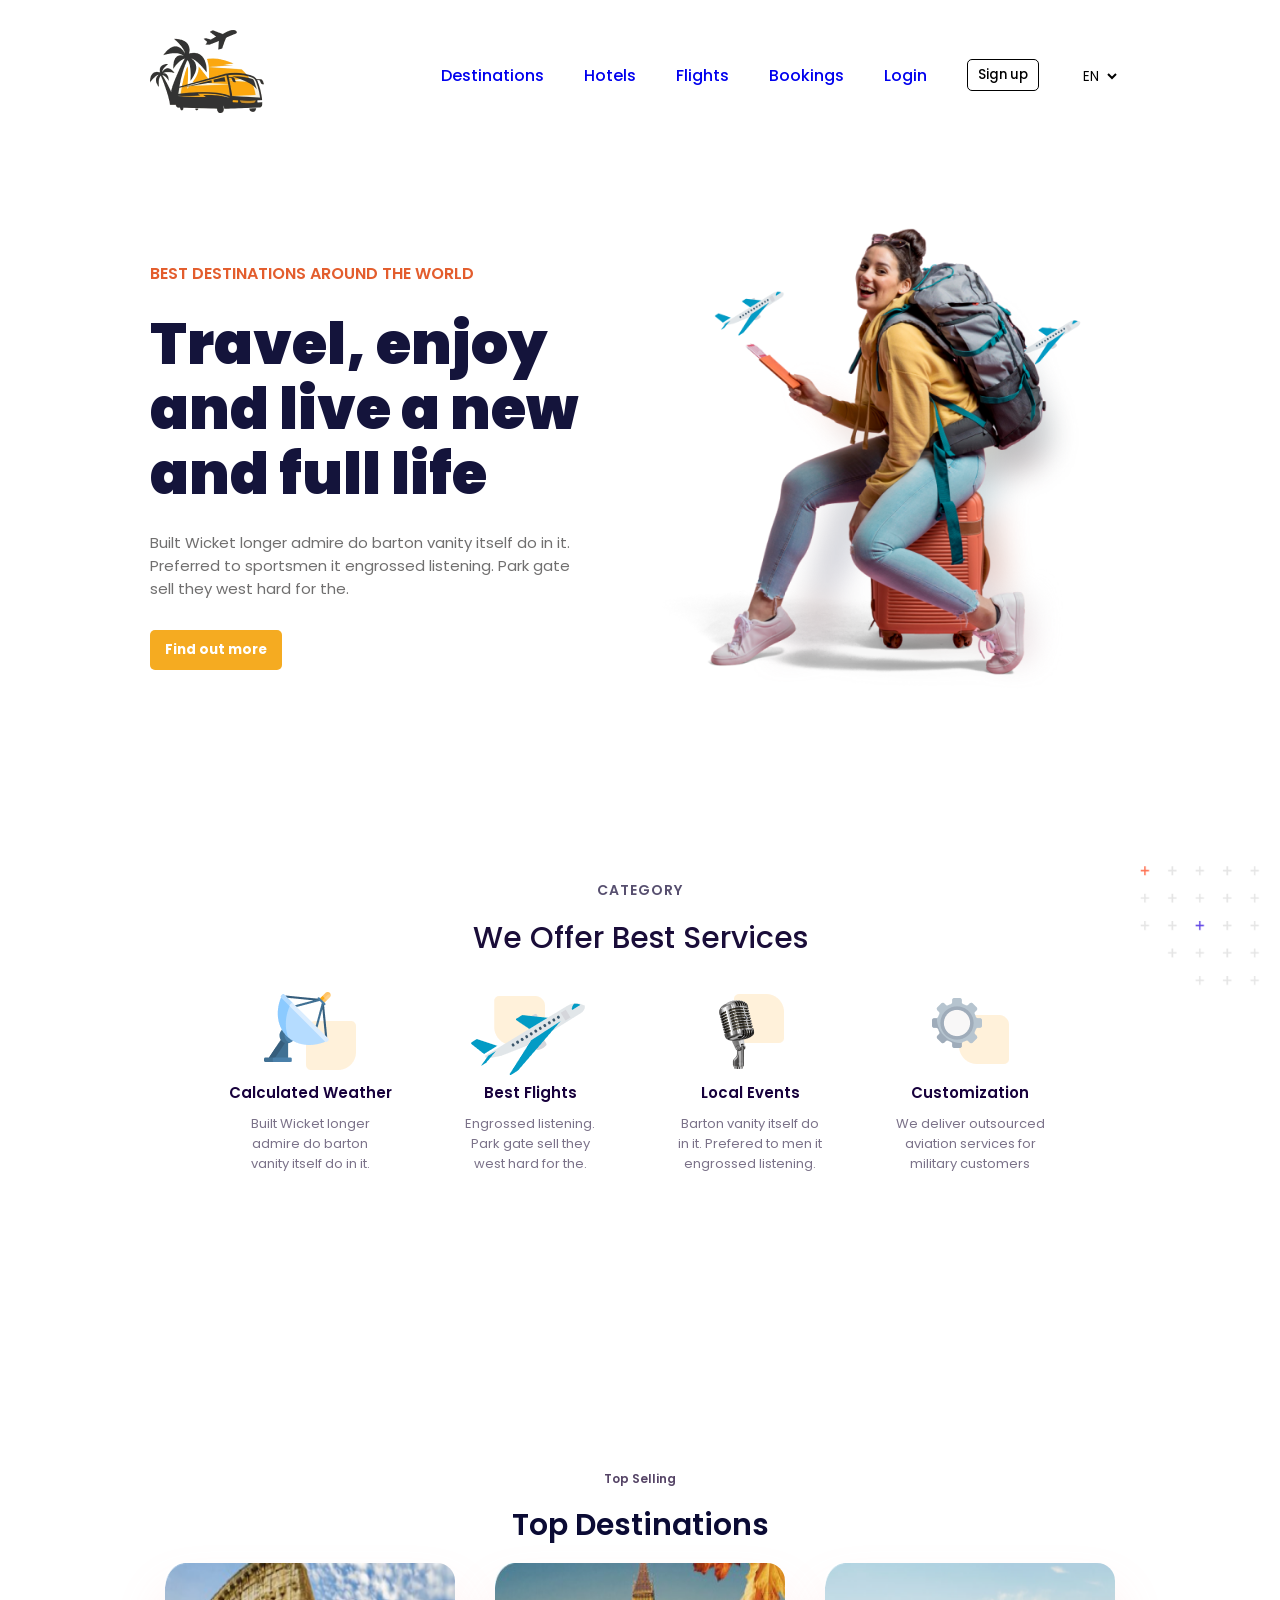
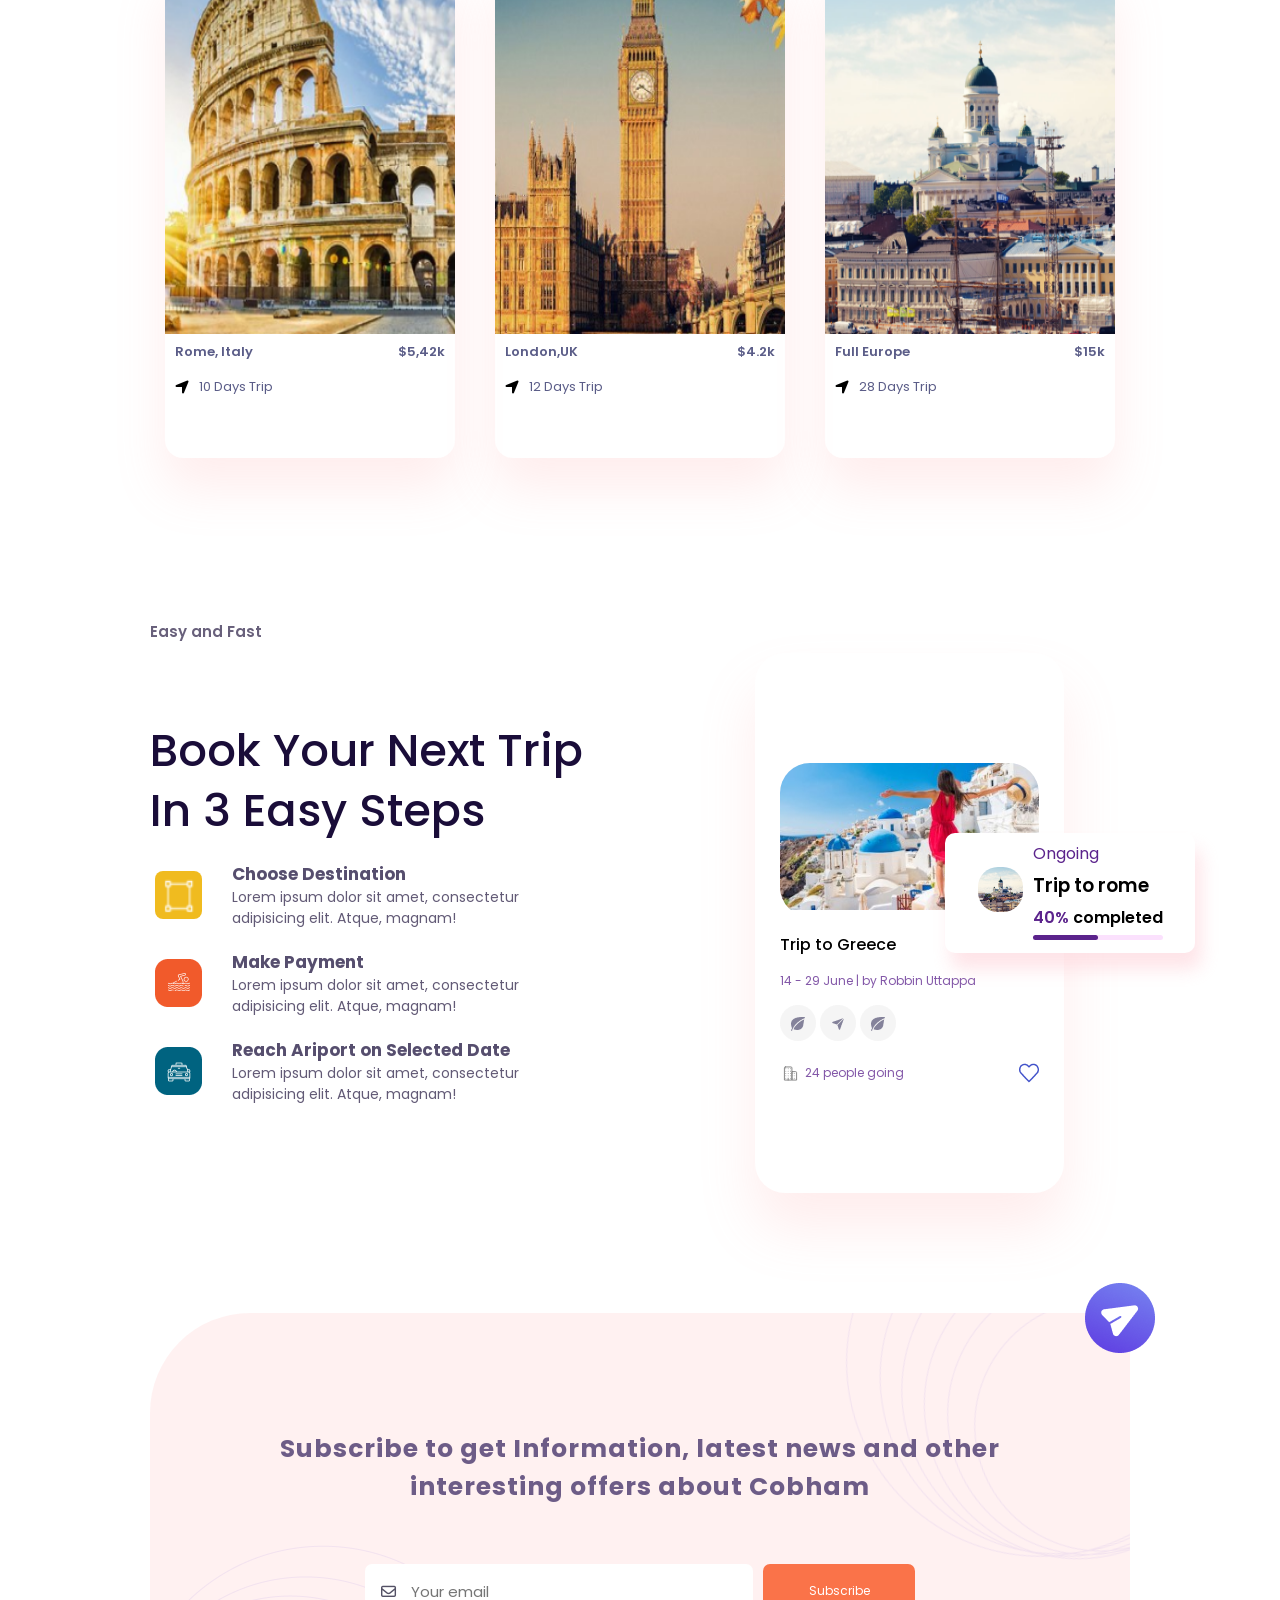
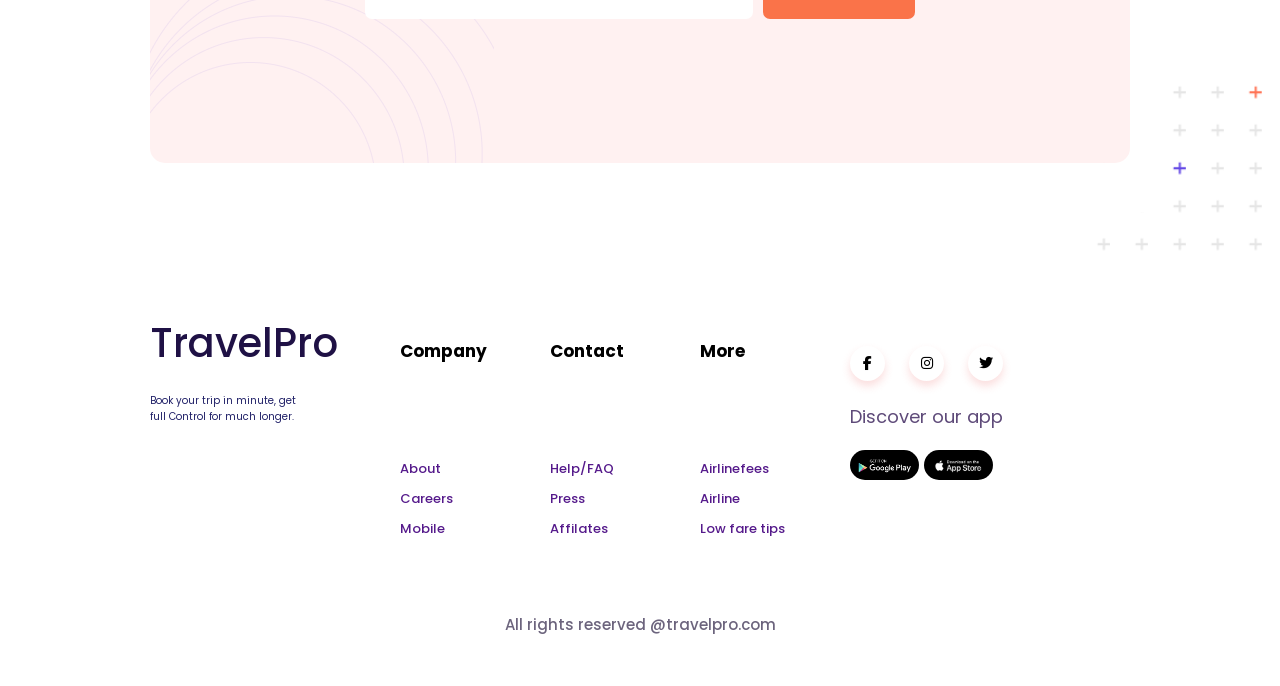
==== commit 963a22c1: "task updated" ====
--- a/index.html
+++ b/index.html
@@ -44,8 +44,8 @@
         <div class="subtitle">Travel, enjoy and live a new and full life</div>
         <div class="description">
           Built Wicket longer admire do barton vanity itself do in it. Preferred
-          to sportsmen it engrossed listening. Park gate <br/> sell they west hard for
-          the.
+          to sportsmen it engrossed listening. Park gate <br />
+          sell they west hard for the.
         </div>
         <button class="find-more">Find out more</button>
       </div>
@@ -263,7 +263,7 @@
             <div>
               <i class="fa-regular fa-envelope"></i>
             </div>
-            <input type="text" placeholder=" Your email" />
+            <input type="search" placeholder="Your email" />
           </div>
           <button>Subscribe</button>
         </div>
--- a/css/index.css
+++ b/css/index.css
@@ -143,7 +143,7 @@
   text-transform: uppercase;
   font-size: 14px;
   letter-spacing: 1px;
-  font-weight: 800;
+  font-weight: 600;
   color: rgb(87, 79, 111);
 }
 #categories .subtitle {
@@ -174,7 +174,7 @@
   align-items: center;
 }
 #categories .item:hover {
-  box-shadow: 0 30px 45px 0px rgba(250, 221, 221, 0.95);
+  box-shadow: 0 20px 20px 0px rgba(250, 221, 221, 0.95);
 }
 
 #categories .item .item-img {
@@ -189,7 +189,7 @@
 #categories .item .item-heading {
   font-size: 15px;
   color: rgb(23, 0, 60);
-  font-weight: bolder;
+  font-weight: 600;
 }
 
 #categories .item .item-description {
@@ -243,11 +243,10 @@
   flex-direction: column;
   align-items: center;
   box-shadow: 0 30px 50px 0px rgba(255, 235, 235, 0.906);
-  /* box-shadow: 5px 8px 28px 8px rgb(255, 235, 235); */
 }
 #destination .dest-college .image {
-  height: 70%;
-  width: 108%;
+  height: 75%;
+  width: 100%;
 }
 #destination .dest-college .image img {
   height: 100%;
@@ -474,6 +473,7 @@
   justify-content: center;
   flex-direction: column;
   gap: 30px;
+  box-shadow: 24px 50px 0px 0 #fff;
 }
 .icon-wrap {
   position: relative;
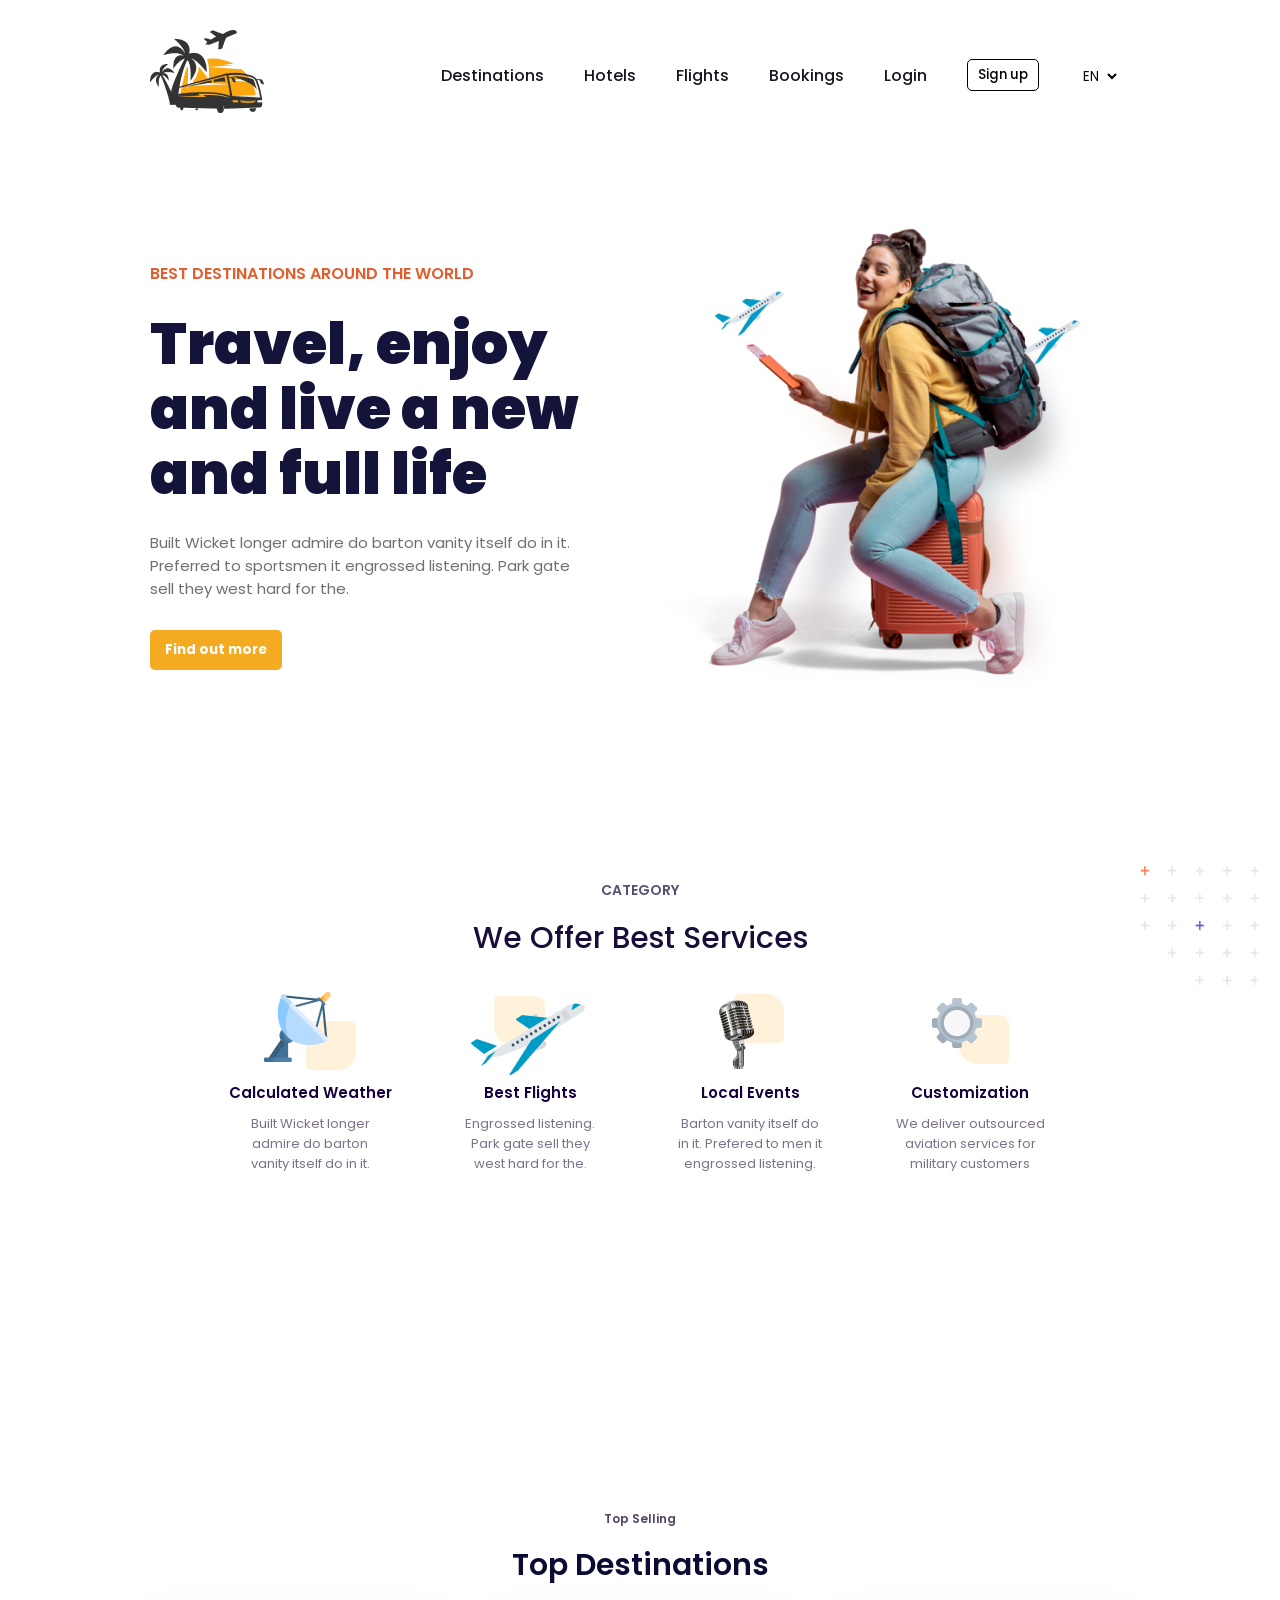
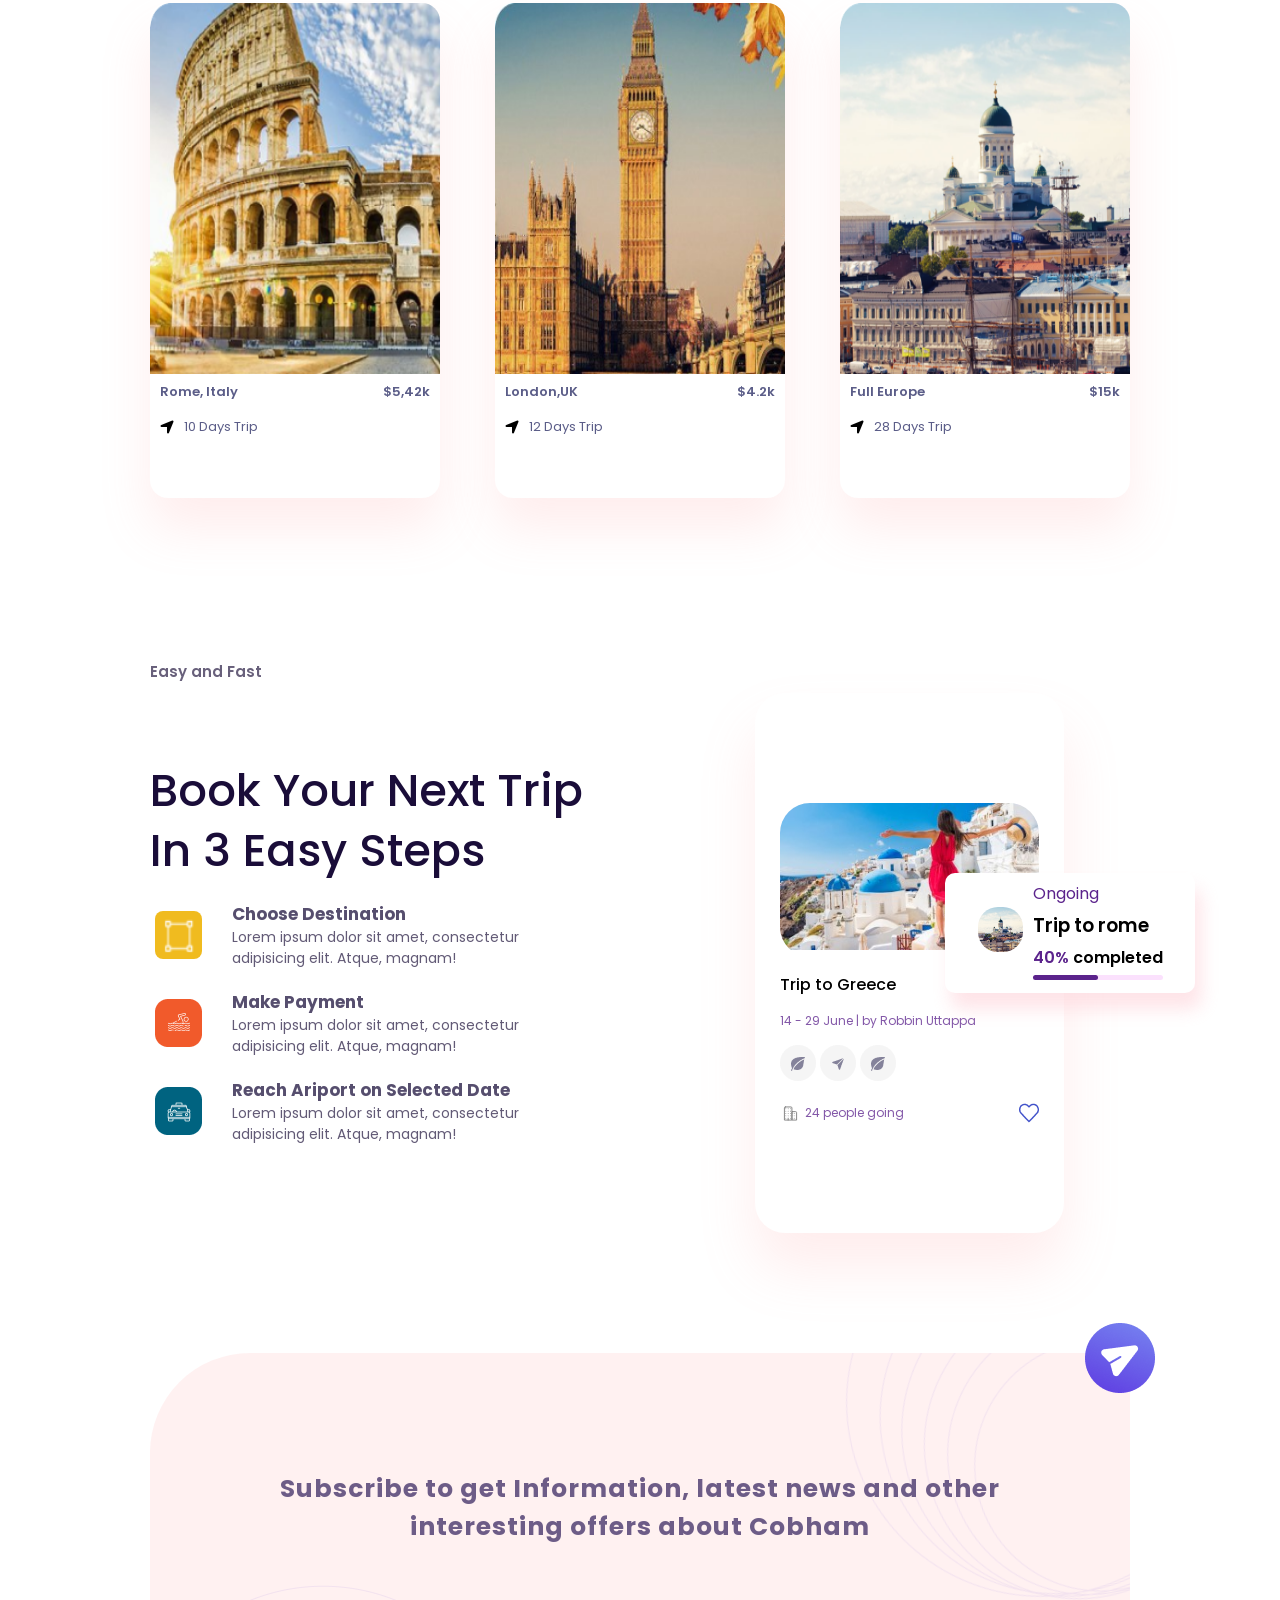
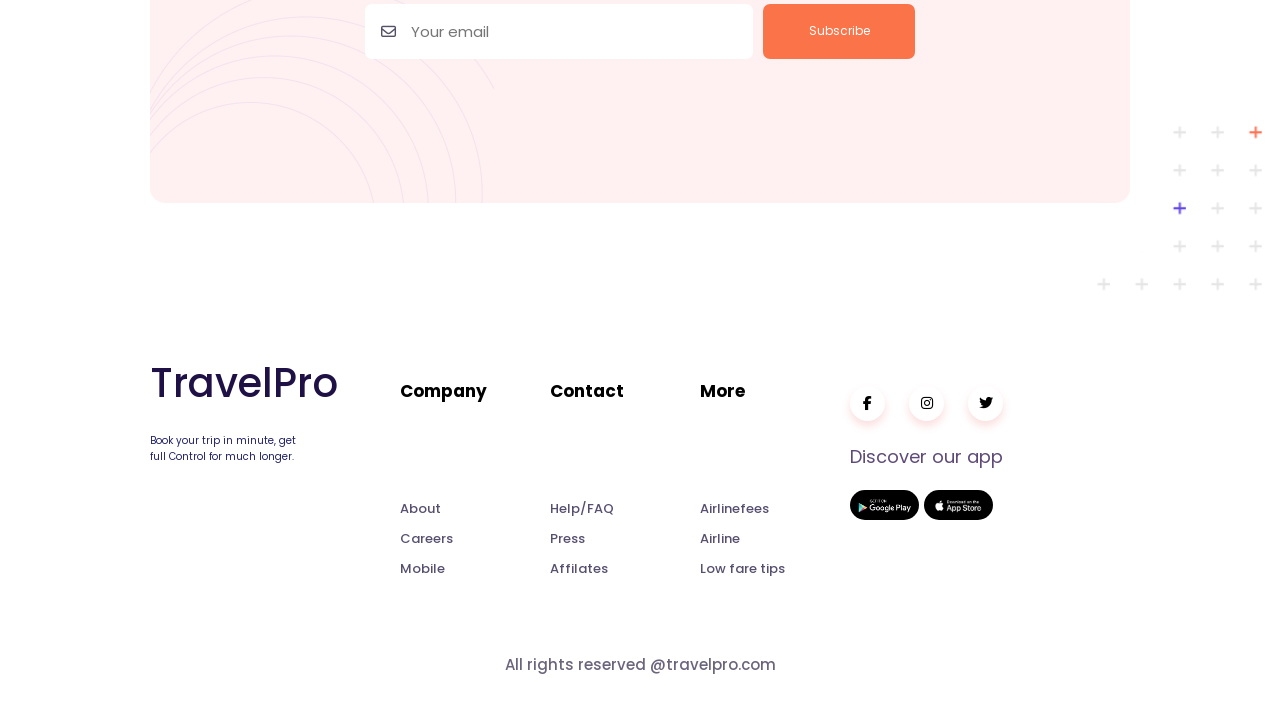
==== commit 6e533e31: "html title" ====
--- a/index.html
+++ b/index.html
@@ -3,7 +3,7 @@
   <head>
     <meta charset="UTF-8" />
     <meta name="viewport" content="width=device-width, initial-scale=1.0" />
-    <title>Travelling</title>
+    <title>Travel site</title>
     <link rel="stylesheet" href="./css/index.css" />
     <link
       rel="stylesheet"
--- a/css/index.css
+++ b/css/index.css
@@ -39,6 +39,9 @@
   font-weight: 500;
   transition: all 0.3s ease-in-out;
   position: relative;
+}
+#header .navitems ul li a {
+  color: rgb(22, 24, 33);
 }
 #header .navitems ul li:hover {
   box-shadow: 2px 5px 10px lightgrey;
@@ -137,12 +140,12 @@
 #categories {
   width: 100%;
   min-height: 60vh;
+  margin: 90px 0;
 }
 #categories .title {
   text-align: center;
   text-transform: uppercase;
   font-size: 14px;
-  letter-spacing: 1px;
   font-weight: 600;
   color: rgb(87, 79, 111);
 }
@@ -231,8 +234,7 @@
   width: 100%;
   display: flex;
   align-items: center;
-  justify-content: center;
-  gap: 40px;
+  justify-content: space-between;
 }
 #destination .dest-college {
   height: 55vh;
@@ -653,6 +655,9 @@
   font-size: 13px;
   font-weight: 500;
 }
+footer .footer-main .footer-divisions .quicklinks ul li a {
+  color: rgb(87, 79, 111);
+}
 footer .copyright {
   text-align: center;
   font-size: 15px;
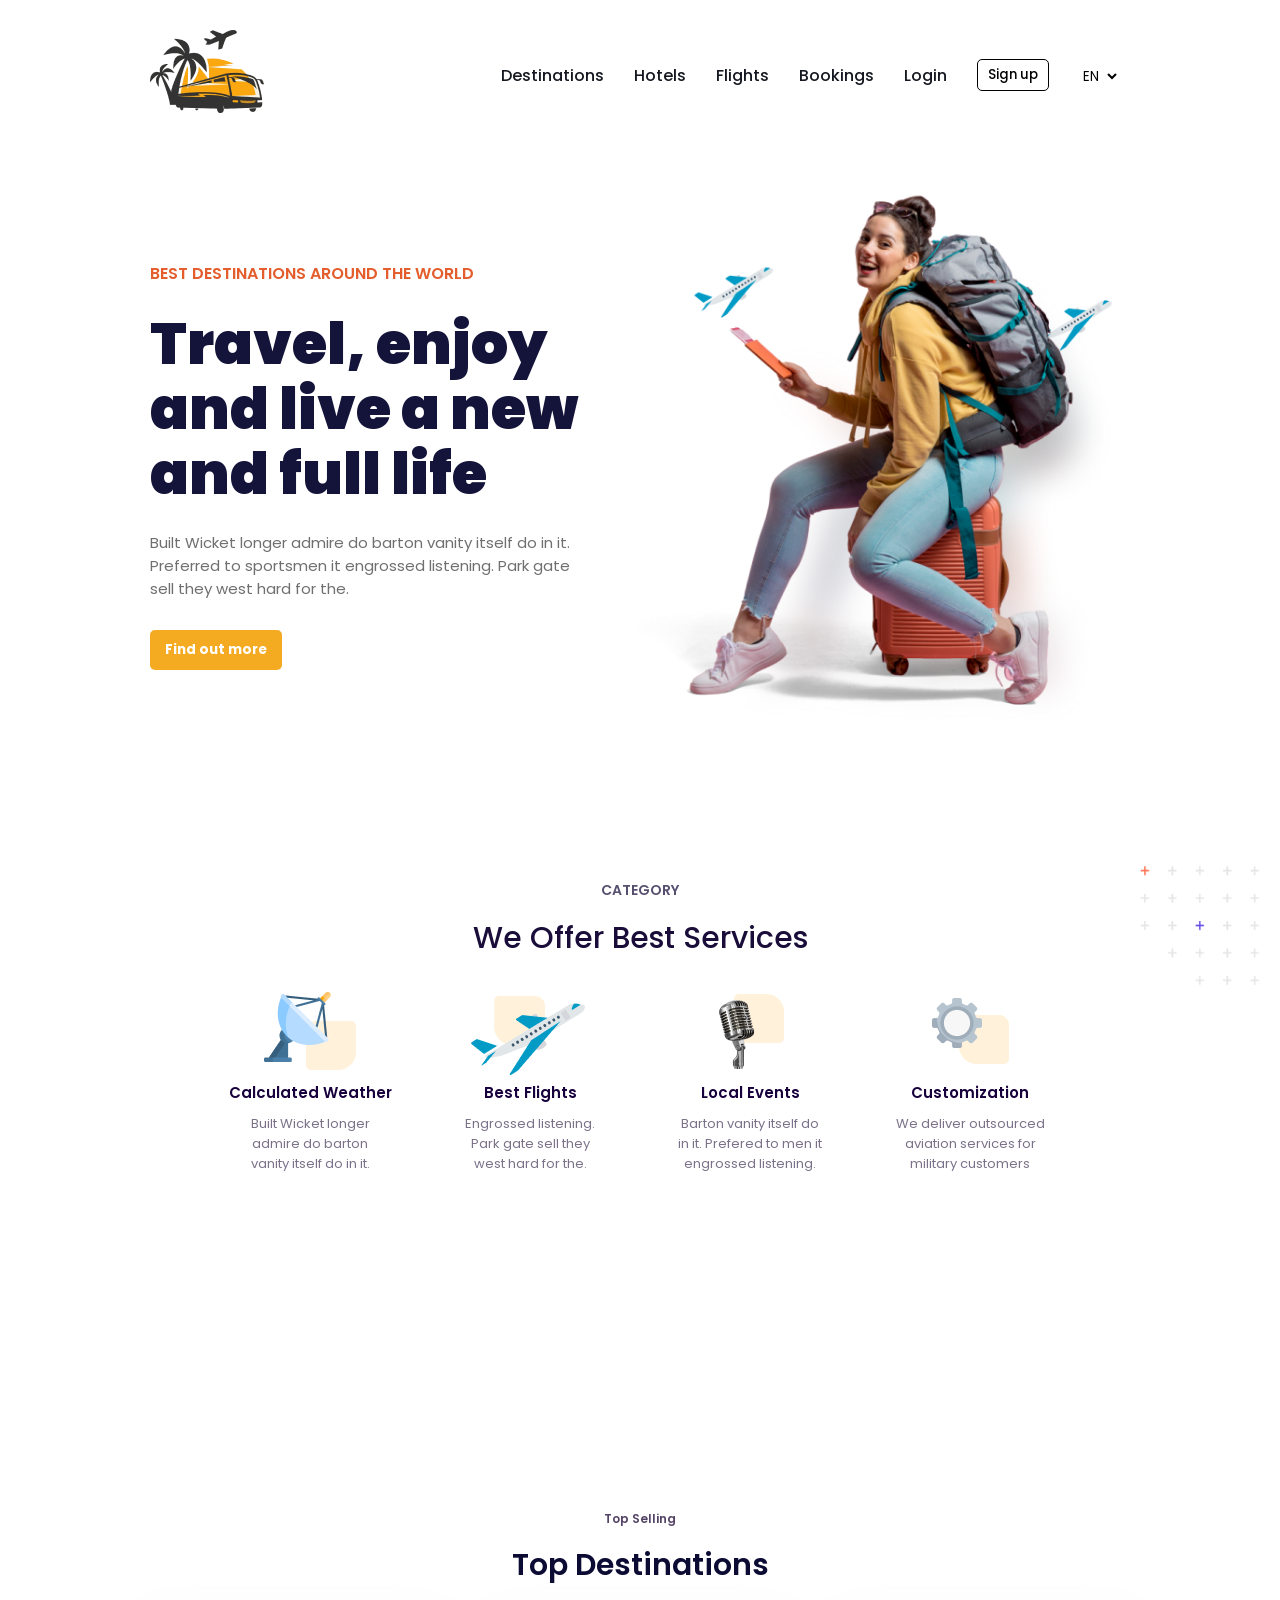
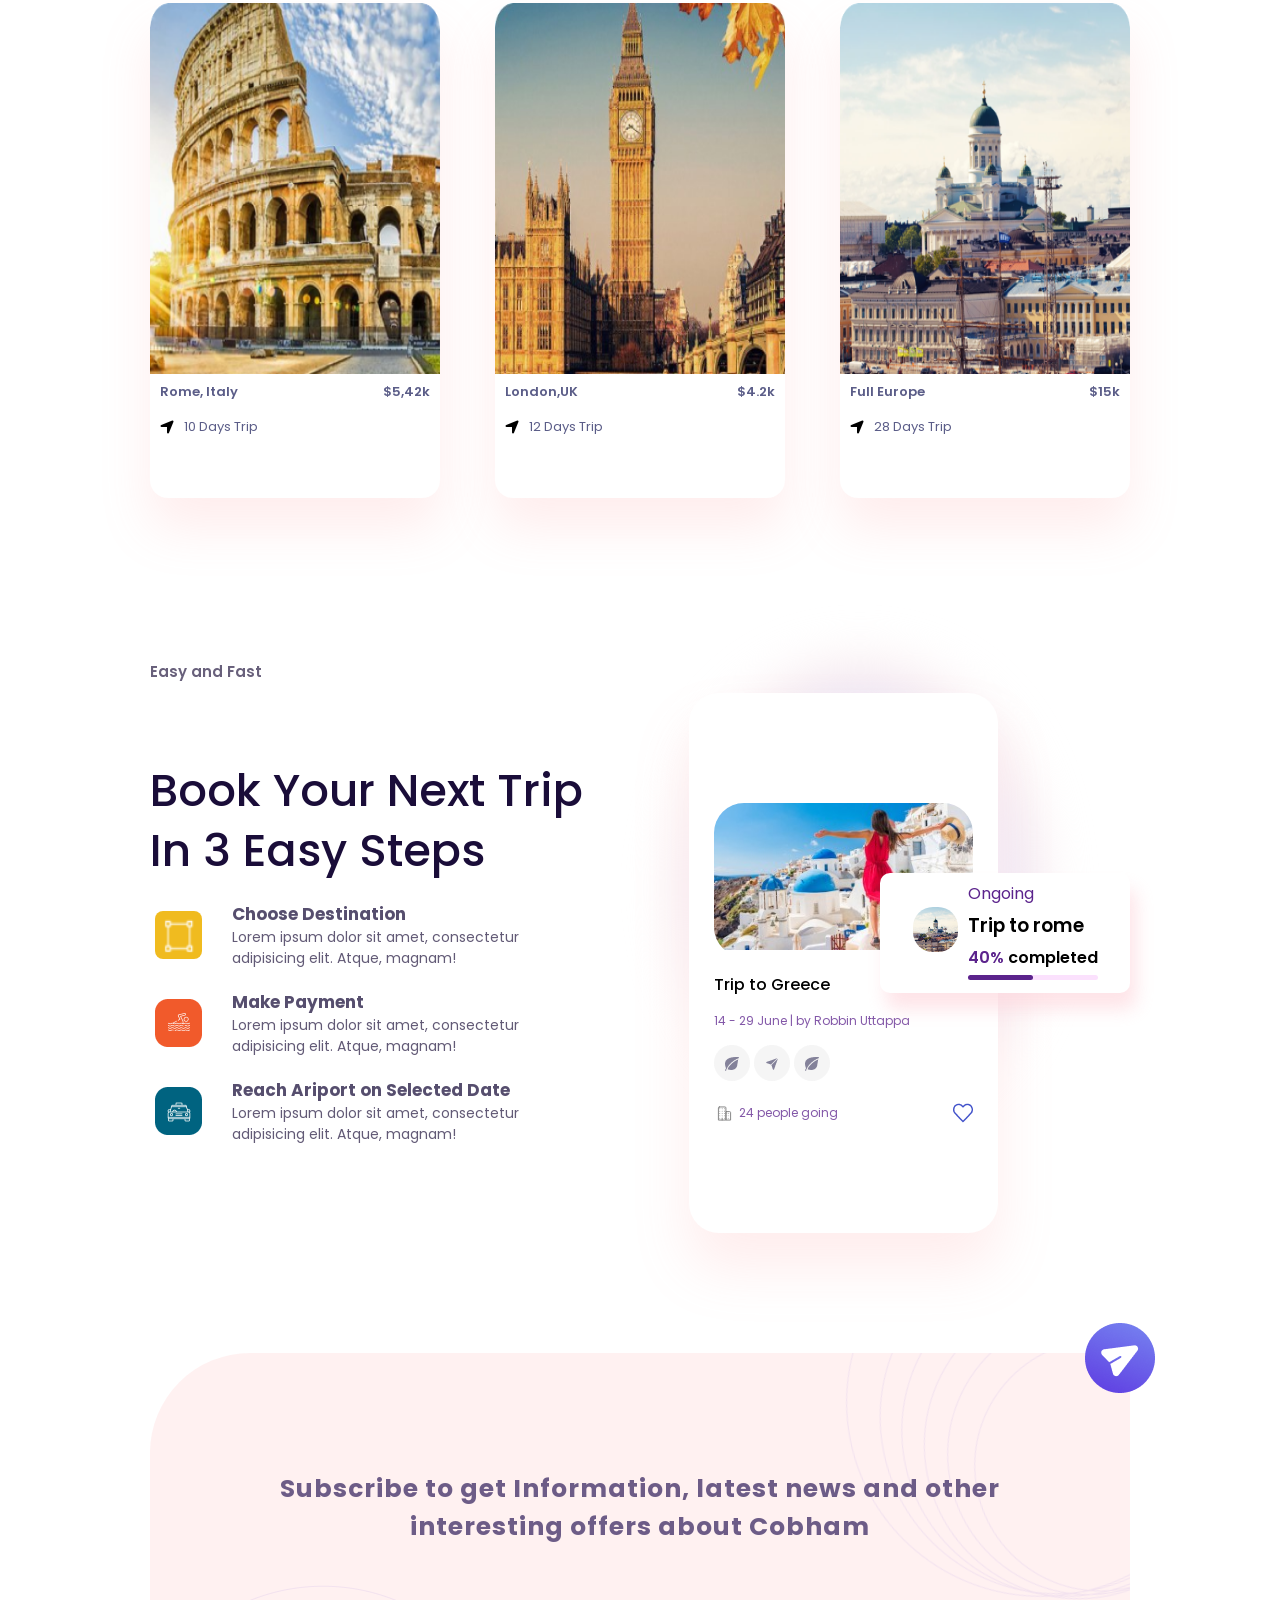
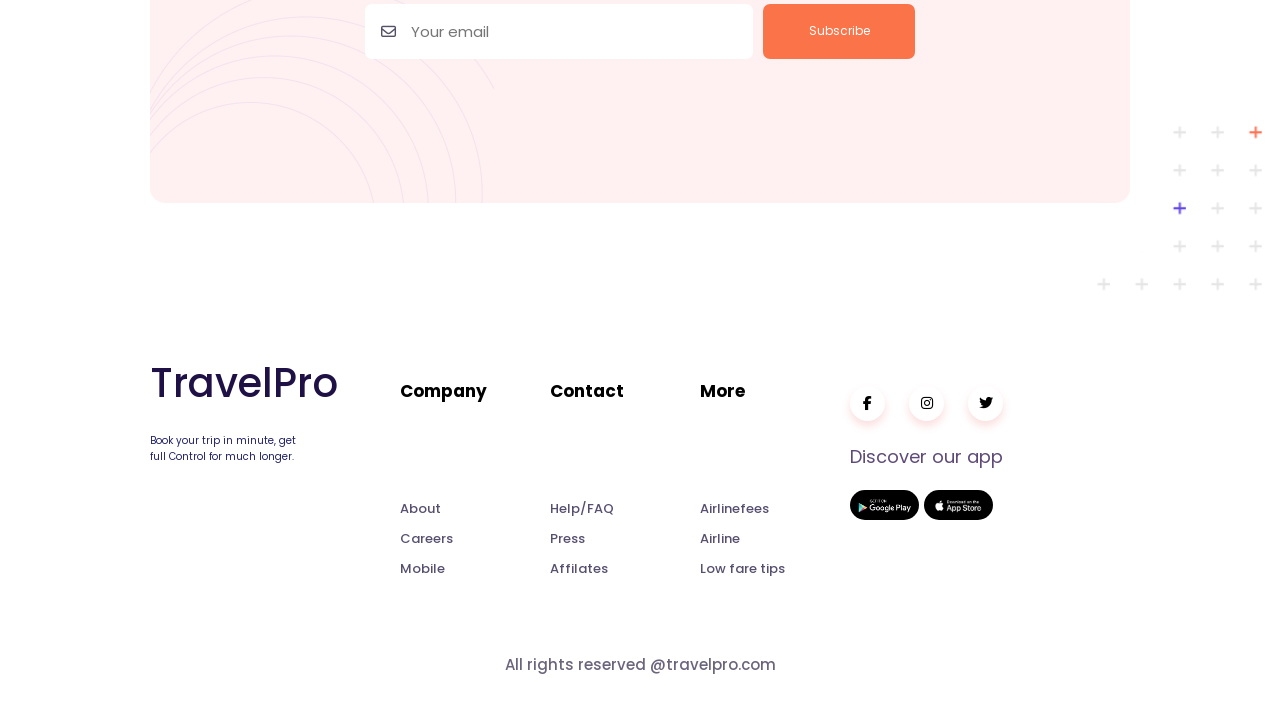
==== commit bb21aba0: "modified task" ====
--- a/index.html
+++ b/index.html
@@ -203,13 +203,7 @@
         <div class="right-item">
           <div class="float-profile">
             <div class="image">
-              <img
-                src="./images/europe.png"
-                width="45px"
-                height="45px"
-                style="border-radius: 20px"
-                alt=""
-              />
+              <img class="float-image" src="./images/europe.png" alt="europe" />
             </div>
             <div class="float-content">
               <span>Ongoing</span>
@@ -330,7 +324,6 @@
                 height="15px"
               />
             </span>
-
             <span class="apple-store">
               <img
                 src="./images/apple store.png"
--- a/css/index.css
+++ b/css/index.css
@@ -26,7 +26,7 @@
 }
 #header .navitems ul {
   display: flex;
-  gap: 20px;
+  gap: 10px;
   height: 100%;
   width: 100%;
   list-style-type: none;
@@ -89,12 +89,11 @@
 #banner .right-item {
   width: 35%;
   height: 100%;
-  /* position: relative; */
 }
 
 #banner .right-item img {
   width: 100%;
-  scale: 1.4;
+  scale: 1.6;
   left: -100px;
   position: relative;
 }
@@ -252,7 +251,8 @@
 }
 #destination .dest-college .image img {
   height: 100%;
-  width: 108%;
+  width: 100%;
+  object-fit: fill;
 }
 
 #destination .college-item-1,
@@ -269,7 +269,6 @@
 #destination .college-item-1 .price {
   font-weight: 600;
   color: rgba(61, 64, 114, 0.847);
-  /* letter-spacing: 1px; */
   font-size: 13px;
 }
 #destination .college-item-2 {
@@ -281,7 +280,6 @@
 }
 #destination .college-item-2 span {
   color: rgba(61, 64, 114, 0.847);
-  /* font-weight: 700; */
   font-size: 13px;
   text-transform: capitalize;
 }
@@ -349,9 +347,26 @@
   min-height: 60vh;
   display: flex;
   align-items: center;
-  justify-content: center;
+  justify-content: flex-start;
   position: relative;
+  background: #fff;
+  z-index: 0;
+}
+#tripsteps .right-item::before {
+  content: "";
+  position: absolute;
   z-index: -1;
+  height: 50vh;
+  width: 40vh;
+  background: radial-gradient(
+    white 20%,
+    rgb(225, 225, 254) 60%,
+    rgb(248, 233, 236) 10%
+  );
+  filter: blur(25px);
+  right: 90px;
+  border-radius: 50%;
+  top: -30px;
 }
 
 #tripsteps .right-item .float-profile {
@@ -362,7 +377,7 @@
   border-radius: 10px;
   box-shadow: 6px 16px 18px 0px rgba(253, 211, 218, 0.623);
   top: 180px;
-  right: -65px;
+  right: 0;
   z-index: 2;
   background: #fff;
   display: flex;
@@ -371,6 +386,11 @@
   gap: 10px;
 }
 
+#tripsteps .right-item .float-profile .float-image {
+  width: 45px;
+  height: 45px;
+  border-radius: 20px;
+}
 .float-content span {
   color: rgb(91, 35, 140);
   margin: 5px 0;
@@ -396,6 +416,7 @@
   width: 50%;
   border-radius: 3px;
 }
+
 #tripsteps .right-item .card {
   min-height: 60vh;
   width: 70%;
@@ -404,12 +425,12 @@
   flex-direction: column;
   justify-content: center;
   position: relative;
+  background: #fff;
   align-items: center;
   gap: 15px;
   border-radius: 30px;
   cursor: pointer;
   box-shadow: 0 35px 55px 0px rgba(255, 235, 235, 0.906);
-  /* box-shadow: 6px 6px 20px 0px rgba(254, 188, 188, 0.507); */
 }
 #tripsteps .right-item .card .image {
   width: 100%;
@@ -440,7 +461,6 @@
   justify-content: space-between;
   width: 100%;
   text-align: left;
-  /* padding: 15px 10px; */
 }
 #tripsteps .right-item .card .card-comments span {
   color: rgba(91, 35, 140, 0.756);
@@ -567,6 +587,10 @@
   font-family: "Poppins";
   padding: 5px 10px;
 }
+#subscribe .input-content input::-webkit-search-cancel-button {
+  cursor: pointer;
+  padding: 2px !important;
+}
 #subscribe .input-wrapper {
   height: 55px;
   width: 100%;
@@ -657,6 +681,10 @@
 }
 footer .footer-main .footer-divisions .quicklinks ul li a {
   color: rgb(87, 79, 111);
+  transition: all 0.3s ease-in-out;
+}
+footer .footer-main .footer-divisions .quicklinks ul li a:hover {
+  color: rgb(105, 122, 245);
 }
 footer .copyright {
   text-align: center;
@@ -667,7 +695,6 @@
 }
 footer .footer-main .footer-divisions .add-heading {
   color: rgb(94, 74, 121);
-  /* font-weight: bold; */
   font-size: 18px;
   text-align: center;
   margin-bottom: 20px;
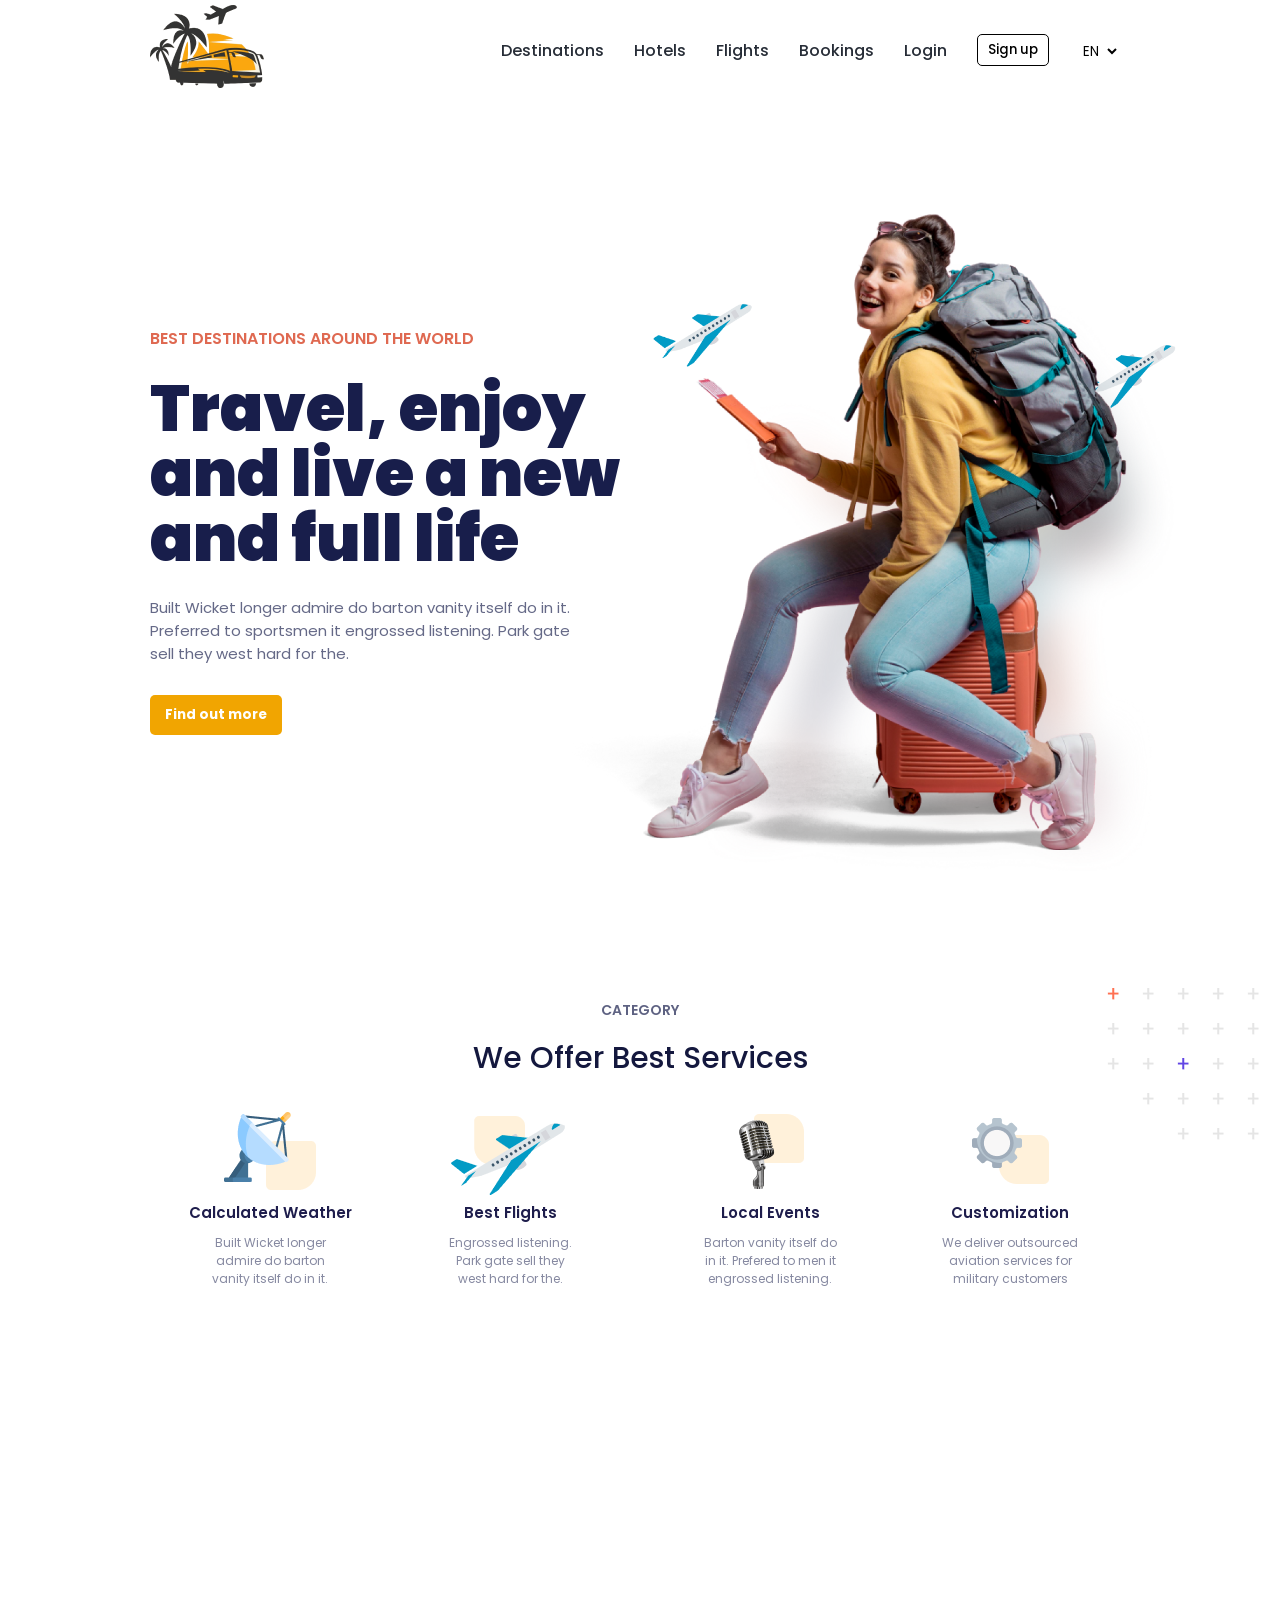
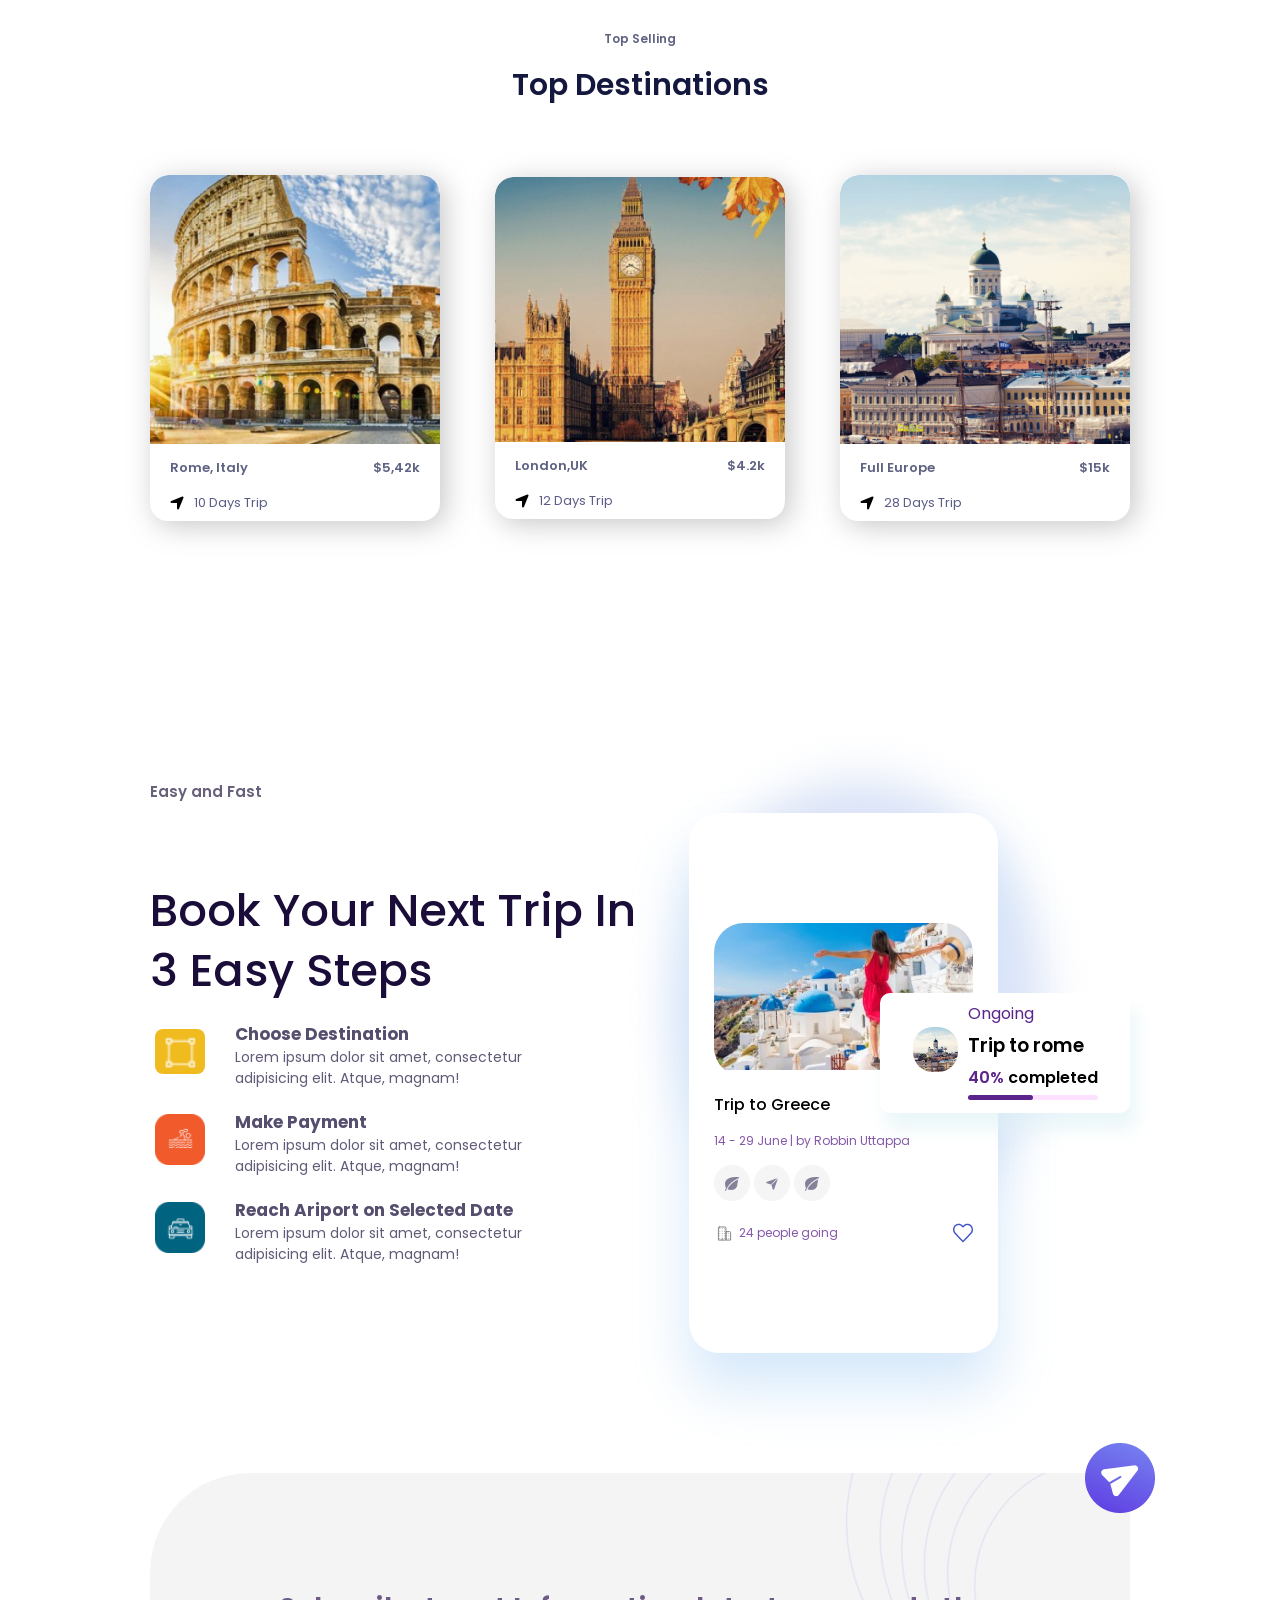
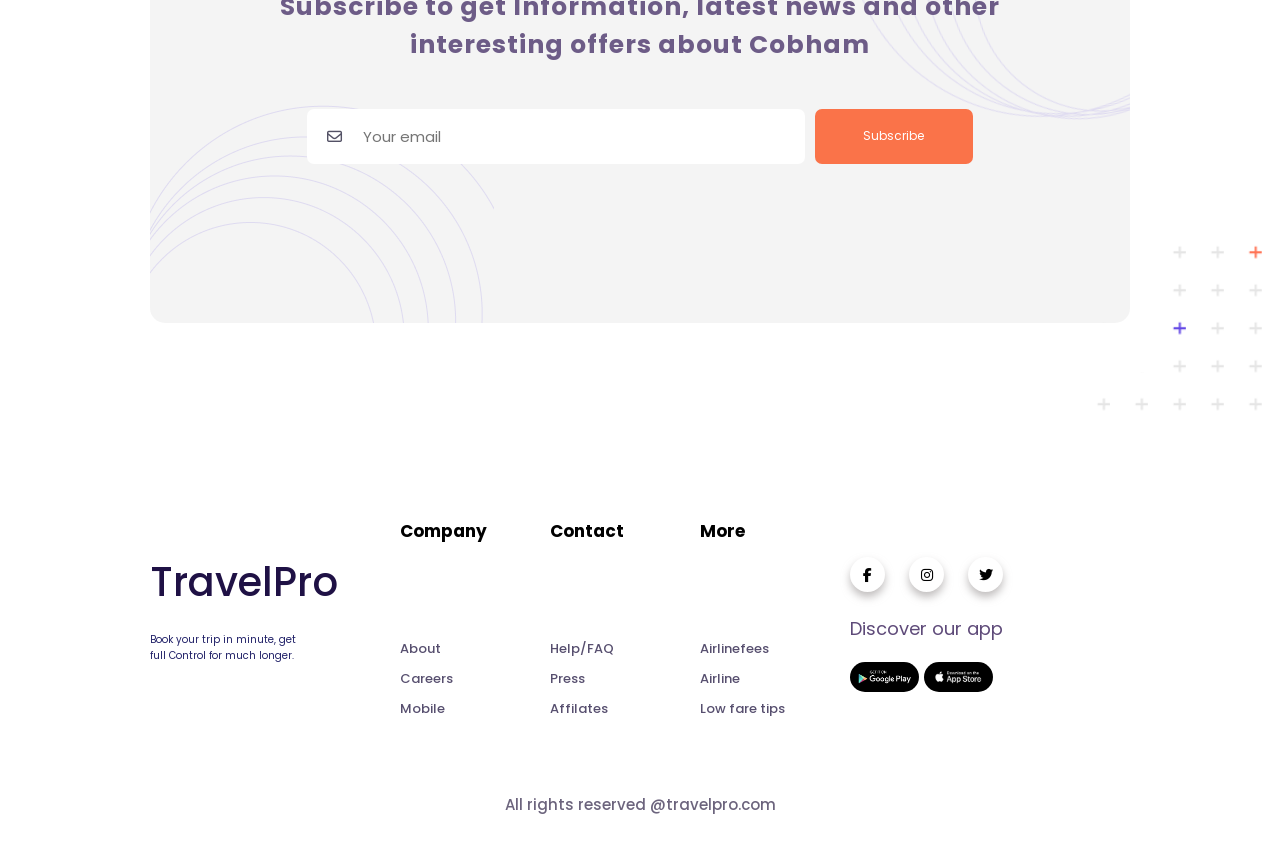
==== commit dbd2743a: "updated task 1 with responsive" ====
--- a/index.html
+++ b/index.html
@@ -4,7 +4,6 @@
     <meta charset="UTF-8" />
     <meta name="viewport" content="width=device-width, initial-scale=1.0" />
     <title>Travel site</title>
-    <link rel="stylesheet" href="./css/index.css" />
     <link
       rel="stylesheet"
       href="https://cdnjs.cloudflare.com/ajax/libs/font-awesome/6.5.1/css/all.min.css"
@@ -12,21 +11,25 @@
       crossorigin="anonymous"
       referrerpolicy="no-referrer"
     />
+    <link rel="stylesheet" href="/css/index.css" />
   </head>
   <body>
     <!-- header with nav links -->
     <header id="header">
       <div class="logo">
-        <a href="#"><img src="./images/logo.png" alt="logo" /></a>
+        <a title="logo" href="#"><img src="/images/logo.png" alt="logo" /></a>
+      </div>
+      <div class="toggle">
+        <i class="fa fa-bars"></i>
       </div>
       <div class="navitems">
         <ul>
-          <li><a href="#">Destinations</a></li>
-          <li><a href="#">Hotels</a></li>
-          <li><a href="#">Flights</a></li>
-          <li><a href="#">Bookings</a></li>
-          <li><a href="#">Login</a></li>
-          <li><button id="Signup">Sign up</button></li>
+          <li><a title="Destinations" href="#">Destinations</a></li>
+          <li><a title="Hotels" href="#">Hotels</a></li>
+          <li><a title="Flights" href="#">Flights</a></li>
+          <li><a title="Bookings" href="#">Bookings</a></li>
+          <li><a title="Login" href="#">Login</a></li>
+          <li><button id="Signup">Sign&nbsp;up</button></li>
           <li>
             <select>
               <option>en</option>
@@ -36,7 +39,6 @@
         </ul>
       </div>
     </header>
-
     <!-- banner -->
     <section id="banner">
       <div class="left-item">
@@ -44,78 +46,80 @@
         <div class="subtitle">Travel, enjoy and live a new and full life</div>
         <div class="description">
           Built Wicket longer admire do barton vanity itself do in it. Preferred
-          to sportsmen it engrossed listening. Park gate <br />
-          sell they west hard for the.
+          to sportsmen it engrossed listening. Park gate sell they west hard for
+          the.
         </div>
         <button class="find-more">Find out more</button>
       </div>
       <div class="right-item">
-        <img src="./images/traveller.png" alt="traveller" />
+        <img src="/images/traveller.png" alt="traveller" />
       </div>
     </section>
     <div class="icon-wrap">
       <div class="icon-plus">
-        <img src="./images/plus.png" alt="send" />
+        <img src="/images/plus.png" alt="send" />
       </div>
     </div>
+
     <!-- Categories -->
+
     <section id="categories">
       <div class="title">category</div>
       <div class="subtitle">we offer best services</div>
       <div class="category-container">
-        <div class="item">
-          <div class="item-img">
-            <img src="./images/weather.png" alt="Weather" />
-          </div>
-          <div class="item-heading">Calculated Weather</div>
-          <div class="item-description">
-            Built Wicket longer <br />
-            admire do barton <br />
-            vanity itself do in it.
-          </div>
-        </div>
-        <div class="item">
-          <div class="item-img">
-            <img src="./images/flight.png" alt="Flights" />
-          </div>
-          <div class="item-heading">Best Flights</div>
-          <div class="item-description">
-            Engrossed listening. <br />
-            Park gate sell they <br />
-            west hard for the.
-          </div>
-        </div>
-        <div class="item">
-          <div class="item-img">
-            <img src="./images/event.png" alt="Events" />
-          </div>
-          <div class="item-heading">Local Events</div>
-          <div class="item-description">
-            Barton vanity itself do <br />
-            in it. Prefered to men it <br />engrossed listening.
-          </div>
-        </div>
-        <div class="item">
-          <div class="item-img">
-            <img src="./images/customization.png" alt="Customization" />
-          </div>
-          <div class="item-heading">Customization</div>
-          <div class="item-description">
-            We deliver outsourced <br />
-            aviation services for <br />
-            military customers
-          </div>
-        </div>
-      </div>
-    </section>
+        <div class="category-wrapper">
+          <div class="item">
+            <div class="item-img">
+              <img src="/images/weather.png" alt="Weather" />
+            </div>
+            <div class="item-heading">Calculated Weather</div>
+            <div class="item-description">
+              Built Wicket longer admire do barton vanity itself do in it.
+            </div>
+          </div>
+          <div class="item">
+            <div class="item-img">
+              <img src="/images/flight.png" alt="Flights" />
+            </div>
+            <div class="item-heading">Best Flights</div>
+            <div class="item-description">
+              Engrossed listening. Park gate sell they west hard for the.
+            </div>
+          </div>
+        </div>
+        <div class="category-wrapper">
+          <div class="item">
+            <div class="item-img">
+              <img src="/images/event.png" alt="Events" />
+            </div>
+            <div class="item-heading">Local Events</div>
+            <div class="item-description">
+              Barton vanity itself do in it. Prefered to men it engrossed
+              listening.
+            </div>
+          </div>
+          <div class="item">
+            <div class="item-img">
+              <img src="/images/customization.png" alt="Customization" />
+            </div>
+            <div class="item-heading">Customization</div>
+            <div class="item-description">
+              We deliver outsourced aviation services for military customers
+            </div>
+          </div>
+        </div>
+      </div>
+    </section>
+
     <!-- Destinations -->
+
     <section id="destination">
       <div class="title">Top Selling</div>
       <div class="subtitle">Top Destinations</div>
       <div class="college-container">
         <div class="dest-college">
           <div class="image">
-            <img src="./images/rome.png" alt="Rome" />
+            <img src="/images/rome.png" alt="Rome" />
           </div>
           <div class="college-item-1">
             <div class="name">Rome, Italy</div>
@@ -128,7 +132,7 @@
         </div>
         <div class="dest-college">
           <div class="image">
-            <img src="./images/london.jpg" alt="london" />
+            <img src="/images/london.jpg" alt="london" />
           </div>
           <div class="college-item-1">
             <div class="name">London,UK</div>
@@ -141,7 +145,7 @@
         </div>
         <div class="dest-college">
           <div class="image">
-            <img src="./images/europe.png" alt="europe" />
+            <img src="/images/europe.png" alt="europe" />
           </div>
           <div class="college-item-1">
             <div class="name">Full Europe</div>
@@ -154,48 +158,46 @@
         </div>
       </div>
     </section>
+
     <!-- book trip -->
     <section id="tripsteps">
       <div class="title">Easy and Fast</div>
       <div class="container-steps">
         <div class="left-item">
-          <div class="title">
-            Book your next trip <br />
-            in 3 Easy Steps
-          </div>
+          <div class="title">Book your next trip in 3 Easy Steps</div>
           <div class="item-container">
             <div class="icon">
-              <img src="./images/destination.png" alt="destination" />
+              <img src="/images/destination.png" alt="destination" />
             </div>
             <div class="description">
               <div class="heading">Choose Destination</div>
               <div class="head-description">
-                Lorem ipsum dolor sit amet, consectetur <br />
-                adipisicing elit. Atque, magnam!
+                Lorem ipsum dolor sit amet, consectetur adipisicing elit. Atque,
+                magnam!
               </div>
             </div>
           </div>
           <div class="item-container">
             <div class="icon">
-              <img src="./images/payment.png" alt="payment" />
+              <img src="/images/payment.png" alt="payment" />
             </div>
             <div class="description">
               <div class="heading">Make Payment</div>
               <div class="head-description">
-                Lorem ipsum dolor sit amet, consectetur <br />
-                adipisicing elit. Atque, magnam!
+                Lorem ipsum dolor sit amet, consectetur adipisicing elit. Atque,
+                magnam!
               </div>
             </div>
           </div>
           <div class="item-container">
             <div class="icon">
-              <img src="./images/car.png" alt="car" />
+              <img src="/images/car.png" alt="car" />
             </div>
             <div class="description">
               <div class="heading">Reach Ariport on Selected Date</div>
               <div class="head-description">
-                Lorem ipsum dolor sit amet, consectetur <br />
-                adipisicing elit. Atque, magnam!
+                Lorem ipsum dolor sit amet, consectetur adipisicing elit. Atque,
+                magnam!
               </div>
             </div>
           </div>
@@ -203,7 +205,7 @@
         <div class="right-item">
           <div class="float-profile">
             <div class="image">
-              <img class="float-image" src="./images/europe.png" alt="europe" />
+              <img class="float-image" src="/images/europe.png" alt="europe" />
             </div>
             <div class="float-content">
               <span>Ongoing</span>
@@ -216,41 +218,41 @@
           </div>
           <div class="card">
             <div class="image">
-              <img src="./images/girl.jpg" alt="profile girl" />
+              <img src="/images/girl.jpg" alt="profile girl" />
             </div>
             <div class="heading">Trip to Greece</div>
             <div class="date-author">14 - 29 June | by Robbin Uttappa</div>
             <div class="card-icons">
-              <img src="./images/LEAF.png" alt="LEAF" />
-              <img src="./images/send.png" alt="send" />
-              <img src="./images/LEAF.png" alt="map" />
+              <img src="/images/LEAF.png" alt="LEAF" />
+              <img src="/images/send.png" alt="send" />
+              <img src="/images/LEAF.png" alt="map" />
             </div>
             <div class="card-comments">
               <span> <span class="building"></span>24 people going </span>
-              <img src="./images/heart.png" alt="like" />
-            </div>
-          </div>
-        </div>
-      </div>
-    </section>
+              <img src="/images/heart.png" alt="like" />
+            </div>
+          </div>
+        </div>
+      </div>
+    </section>
+
     <!-- subscribe division -->
     <div class="icon-wrap">
       <div class="icon">
-        <img src="./images/telegram.png" alt="icon" />
+        <img src="/images/telegram.png" alt="icon" />
       </div>
     </div>
     <section id="subscribe">
       <div class="left-desigh">
-        <img src="./images/spirals.png" alt="spirals" />
+        <img src="/images/spirals.png" alt="spirals" />
       </div>
       <div class="right-desigh">
-        <img src="./images/spirals.png" alt="spirals" />
+        <img src="/images/spirals.png" alt="spirals" />
       </div>
       <div class="main">
         <div class="content">
-          Subscribe to get Information, latest news and other
-          <br />
-          interesting offers about Cobham
+          Subscribe to get Information, latest news and other interesting offers
+          about Cobham
         </div>
         <div class="input-content">
           <div class="input-wrapper">
@@ -265,9 +267,10 @@
     </section>
     <div class="icon-wrap">
       <div class="icon-plus rotate-icon">
-        <img src="./images/plus.png" alt="send" />
+        <img src="/images/plus.png" alt="send" />
       </div>
     </div>
+
     <!-- Footer -->
     <footer>
       <div class="footer-main">
@@ -283,9 +286,9 @@
           <div class="heading-quicklinks">Company</div>
           <div class="quicklinks">
             <ul>
-              <li><a href="">About</a></li>
-              <li><a href="">Careers</a></li>
-              <li><a href="">Mobile</a></li>
+              <li><a title="About" href="">About</a></li>
+              <li><a title="Careers" href="">Careers</a></li>
+              <li><a title="Mobile" href="">Mobile</a></li>
             </ul>
           </div>
         </div>
@@ -293,9 +296,9 @@
           <div class="heading-quicklinks">Contact</div>
           <div class="quicklinks">
             <ul>
-              <li><a href="">Help/FAQ</a></li>
-              <li><a href="">Press</a></li>
-              <li><a href="">Affilates</a></li>
+              <li><a title="Help/FAQ" href="">Help/FAQ</a></li>
+              <li><a title="Press" href="">Press</a></li>
+              <li><a title="Affilates" href="">Affilates</a></li>
             </ul>
           </div>
         </div>
@@ -303,9 +306,9 @@
           <div class="heading-quicklinks">More</div>
           <div class="quicklinks">
             <ul>
-              <li><a href="">Airlinefees</a></li>
-              <li><a href="">Airline</a></li>
-              <li><a href="">Low fare tips</a></li>
+              <li><a title="Airlinefees" href="">Airlinefees</a></li>
+              <li><a title="Airline" href="">Airline</a></li>
+              <li><a title="Low fare tips" href="">Low fare tips</a></li>
             </ul>
           </div>
         </div>
@@ -319,14 +322,14 @@
           <div class="app-links">
             <span class="googleplay">
               <img
-                src="./images/google play.png"
+                src="/images/google play.png"
                 alt="googleplay"
                 height="15px"
               />
             </span>
             <span class="apple-store">
               <img
-                src="./images/apple store.png"
+                src="/images/apple store.png"
                 alt="apple-store"
                 height="15px"
               />
@@ -336,5 +339,6 @@
       </div>
       <div class="copyright">All rights reserved @travelpro.com</div>
     </footer>
+    <script src="/js/script.js"></script>
   </body>
 </html>
--- a/css/index.css
+++ b/css/index.css
@@ -9,15 +9,24 @@
   min-height: 100vh;
   width: 100%;
   padding: 0px 150px;
+  overflow-x: hidden;
 }
 
 /*  header CSS */
 #header {
-  height: 150px;
-  width: 100%;
-  display: flex;
+  height: 100px;
+  width: 100%;
+  display: flex;
+  gap: 40px;
   align-items: center;
   justify-content: space-between;
+  position: fixed;
+  z-index: 01111;
+  background: #fff;
+  top: 0;
+  left: 0;
+  padding: 0 150px;
+  transition: all 0.2s ease-in;
 }
 
 #header .navitems {
@@ -41,10 +50,11 @@
   position: relative;
 }
 #header .navitems ul li a {
-  color: rgb(22, 24, 33);
+  color: rgb(39, 45, 55);
 }
 #header .navitems ul li:hover {
   box-shadow: 2px 5px 10px lightgrey;
+  background: #fff;
   border-radius: 5px;
 }
 
@@ -56,6 +66,7 @@
   background: #fff;
   border: 1.4px solid black;
   font-weight: 500;
+  display: flex;
   border-radius: 5px;
   cursor: pointer;
   transition: all 0.3s ease;
@@ -71,20 +82,27 @@
 }
 #header .navitems ul li select option {
   border: none;
-  border-bottom: 1px solid black;
-}
+}
+#header .toggle {
+  display: none;
+  cursor: pointer;
+}
+
 /* Banner CSS */
 #banner {
-  min-height: 70vh;
+  min-height: 100vh;
   width: 100%;
   display: flex;
   align-items: center;
   justify-content: space-between;
   margin-bottom: 100px;
+  position: relative;
+  padding-top: 200px !important;
 }
 #banner .left-item {
   width: 50%;
   height: 80%;
+  margin-bottom: 40px;
 }
 #banner .right-item {
   width: 35%;
@@ -93,32 +111,33 @@
 
 #banner .right-item img {
   width: 100%;
-  scale: 1.6;
+  scale: 2;
   left: -100px;
   position: relative;
 }
 
 #banner .left-item .title {
-  color: rgb(227, 93, 45);
+  color: rgb(223, 105, 81);
   text-transform: uppercase;
   font-weight: 600;
   margin: 15px 0;
 }
 #banner .left-item .subtitle {
-  font-size: 58px;
-  color: rgb(20, 20, 59);
+  font-size: 4em;
+  color: rgb(24, 30, 75);
   font-weight: 900;
   line-height: 65px;
   margin: 25px 0;
 }
 #banner .left-item .description {
-  color: rgb(112, 111, 111);
+  color: rgb(101, 105, 135);
   font-size: 15px;
   margin-bottom: 15px;
+  width: 90%;
 }
 
 #banner .left-item .find-more {
-  background: rgb(245, 171, 33);
+  background: rgb(241, 165, 1);
   color: #fff;
   border: none;
   padding: 10px 15px;
@@ -146,14 +165,14 @@
   text-transform: uppercase;
   font-size: 14px;
   font-weight: 600;
-  color: rgb(87, 79, 111);
+  color: rgb(94, 98, 130);
 }
 #categories .subtitle {
   text-align: center;
   font-weight: 500;
   text-transform: capitalize;
   font-size: 30px;
-  color: rgb(26, 13, 57);
+  color: rgb(20, 24, 62);
   margin: 15px;
 }
 
@@ -164,6 +183,13 @@
   align-items: center;
   justify-content: center;
   gap: 20px;
+}
+.category-container .category-wrapper {
+  display: flex;
+  align-items: center;
+  justify-content: space-around;
+  height: 100%;
+  width: 50%;
 }
 #categories .item {
   height: 40vh;
@@ -176,7 +202,8 @@
   align-items: center;
 }
 #categories .item:hover {
-  box-shadow: 0 20px 20px 0px rgba(250, 221, 221, 0.95);
+  box-shadow: 0 20px 20px 0px rgba(164, 163, 163, 0.537);
+  cursor: pointer;
 }
 
 #categories .item .item-img {
@@ -190,15 +217,15 @@
 
 #categories .item .item-heading {
   font-size: 15px;
-  color: rgb(23, 0, 60);
+  color: rgb(30, 29, 76);
   font-weight: 600;
 }
 
 #categories .item .item-description {
-  padding: 10px 20px;
+  padding: 10px 32px;
   text-align: center;
-  color: rgb(123, 114, 137);
-  font-size: 13px;
+  color: rgb(134, 137, 161);
+  font-size: 12px;
   font-weight: 400;
 }
 
@@ -216,7 +243,7 @@
   text-transform: capitalize;
   font-size: 12px;
   font-weight: 600;
-  color: rgba(62, 42, 81, 0.877);
+  color: rgb(95, 99, 130);
 }
 
 #destination .subtitle {
@@ -225,7 +252,7 @@
   text-transform: capitalize;
   font-size: 30px;
   margin: 15px;
-  color: rgb(11, 11, 52);
+  color: rgb(20, 24, 62);
 }
 
 #destination .college-container {
@@ -234,16 +261,18 @@
   display: flex;
   align-items: center;
   justify-content: space-between;
+  gap: 25px;
+  flex-wrap: wrap;
 }
 #destination .dest-college {
-  height: 55vh;
+  min-height: 20vh;
   width: 290px;
   border-radius: 18px;
   overflow: hidden;
   display: flex;
   flex-direction: column;
   align-items: center;
-  box-shadow: 0 30px 50px 0px rgba(255, 235, 235, 0.906);
+  box-shadow: 5px 5px 28px 0px rgba(185, 185, 185, 0.801);
 }
 #destination .dest-college .image {
   height: 75%;
@@ -258,7 +287,7 @@
 #destination .college-item-1,
 #destination .college-item-2 {
   height: 35px;
-  padding: 5px 10px;
+  padding: 5px 20px;
   width: 100%;
   display: flex;
   justify-content: space-between;
@@ -268,7 +297,7 @@
 #destination .college-item-1 .name,
 #destination .college-item-1 .price {
   font-weight: 600;
-  color: rgba(61, 64, 114, 0.847);
+  color: rgb(95, 99, 131);
   font-size: 13px;
 }
 #destination .college-item-2 {
@@ -329,8 +358,8 @@
   font-size: 17px;
 }
 #tripsteps .item-container .icon {
-  height: 48px;
-  width: 47px;
+  min-height: 50px;
+  min-width: 50px;
 }
 #tripsteps .item-container .icon img {
   height: 100%;
@@ -340,6 +369,7 @@
 #tripsteps .item-container .description .head-description {
   color: rgb(98, 90, 118);
   font-size: 14px;
+  width: 85%;
 }
 
 #tripsteps .right-item {
@@ -361,7 +391,7 @@
   background: radial-gradient(
     white 20%,
     rgb(225, 225, 254) 60%,
-    rgb(248, 233, 236) 10%
+    rgb(211, 223, 243) 10%
   );
   filter: blur(25px);
   right: 90px;
@@ -375,7 +405,7 @@
   width: 250px;
   cursor: pointer;
   border-radius: 10px;
-  box-shadow: 6px 16px 18px 0px rgba(253, 211, 218, 0.623);
+  box-shadow: 6px 16px 18px 0px rgba(221, 240, 246, 0.623);
   top: 180px;
   right: 0;
   z-index: 2;
@@ -430,7 +460,7 @@
   gap: 15px;
   border-radius: 30px;
   cursor: pointer;
-  box-shadow: 0 35px 55px 0px rgba(255, 235, 235, 0.906);
+  box-shadow: 0 35px 55px 0px rgba(202, 226, 249, 0.788);
 }
 #tripsteps .right-item .card .image {
   width: 100%;
@@ -517,10 +547,10 @@
 }
 
 .rotate-icon img {
-  height: 180px !important;
+  min-height: 180px !important;
 }
 .icon-plus img {
-  height: 130px;
+  min-height: 130px;
 }
 #subscribe .left-desigh {
   position: absolute;
@@ -536,14 +566,13 @@
   transform: rotate(-100deg);
 }
 #subscribe div.main {
-  height: 50vh;
+  min-height: 50vh;
   width: 100%;
   display: flex;
   align-items: center;
   justify-content: center;
   flex-direction: column;
-  gap: 30px;
-  background: rgba(255, 240, 240, 0.916);
+  background: rgba(243, 243, 243, 0.863);
 }
 #subscribe .content {
   color: rgb(109, 92, 135);
@@ -552,16 +581,18 @@
   letter-spacing: 1px;
   text-align: center;
   z-index: 20;
+  width: 75%;
 }
 
 #subscribe .input-content {
-  height: 50px;
-  width: 550px;
+  min-height: 50px;
+  width: 70%;
   display: flex;
   align-items: center;
   justify-content: center;
   gap: 10px;
   margin: 30px 0;
+  padding: 15px 10px;
 }
 #subscribe .input-content button {
   padding: 10px 18px;
@@ -569,7 +600,7 @@
   color: #fff;
   border: none;
   border-radius: 7px;
-  height: 55px;
+  min-height: 55px;
   font-size: 12px;
   transition: all 0.3s ease-in-out;
   width: 200px;
@@ -579,7 +610,7 @@
   background: rgb(245, 169, 5);
 }
 #subscribe .input-content input {
-  height: 55px;
+  min-height: 55px;
   width: 100%;
   outline: none;
   border: none;
@@ -623,11 +654,12 @@
   margin-bottom: 50px;
 }
 footer .footer-main {
-  height: 30vh;
+  min-height: 30vh;
   width: 100%;
   display: flex;
   align-items: center;
   gap: 20px;
+  flex-wrap: wrap;
 }
 footer .footer-main .footer-divisions {
   min-width: 130px;
@@ -691,7 +723,7 @@
   font-size: 15px;
   font-weight: 500;
   color: rgb(108, 100, 125);
-  margin: 30px 0;
+  margin: 50px 0;
 }
 footer .footer-main .footer-divisions .add-heading {
   color: rgb(94, 74, 121);
@@ -715,20 +747,23 @@
   border-radius: 20px;
   font-size: 14px;
   transition: all 0.3s ease;
-  box-shadow: 0 5px 8px rgba(249, 204, 204, 0.651);
+  box-shadow: 0 5px 8px rgba(158, 154, 154, 0.651);
 }
 footer .footer-main .footer-divisions .icons i.face:hover {
   color: rgb(42, 89, 190);
   transform: translateY(-6px);
-  box-shadow: 0 5px 8px rgba(216, 229, 252, 0.651);
+  box-shadow: 0 5px 8px rgba(149, 164, 190, 0.651);
+  scale: 1.2;
 }
 footer .footer-main .footer-divisions .icons i.inst:hover {
   color: rgb(237, 16, 156);
   transform: translateY(-6px);
+  scale: 1.2;
   box-shadow: 0 5px 8px rgba(249, 170, 170, 0.651);
 }
 footer .footer-main .footer-divisions .icons i.twit:hover {
   color: rgb(61, 120, 248);
+  scale: 1.2;
   transform: translateY(-6px);
   box-shadow: 0 5px 8px rgba(77, 125, 236, 0.651);
 }
@@ -761,3 +796,280 @@
 a {
   text-decoration: none;
 }
+
+/* Header Media Queries*/
+@media screen and (max-width: 1080px) {
+  body {
+    padding: 0 100px !important;
+  }
+  #header {
+    padding: 0 100px !important;
+  }
+}
+@media screen and (max-width: 980px) {
+  body {
+    padding: 0 50px !important;
+  }
+  #header {
+    padding: 0 50px !important;
+  }
+  i.fa-bars,
+  i.fa-x {
+    font-size: 20px;
+  }
+}
+@media screen and (max-width: 850px) {
+  #header .navitems {
+    display: none;
+  }
+  #header {
+    z-index: 11111;
+    /* position: sticky; */
+    top: 0;
+  }
+  #header .toggle {
+    display: block !important;
+    position: fixed;
+    top: 50px;
+    right: 40px;
+    z-index: 11111;
+  }
+  .toggle ~ .navitems.nav {
+    display: block !important;
+    transition: all 0.5s ease-in-out;
+  }
+  .toggle ~ .navitems.nav ul {
+    display: flex;
+    height: 100vh;
+    width: 100%;
+    position: fixed;
+    top: 0;
+    z-index: 1111;
+    left: 0;
+    align-items: center;
+    flex-direction: column;
+    justify-content: center;
+    background: rgba(255, 255, 255, 0.9);
+  }
+  .navitems.nav select {
+    display: none;
+  }
+}
+
+/* Mediaqueries Banner css  */
+@media screen and (max-width: 800px) {
+  #banner .right-item {
+    position: absolute;
+    z-index: -1;
+    filter: blur(4px) grayscale(50%) opacity(0.9);
+    bottom: 0px !important;
+    right: 30px;
+    height: 100%;
+    width: 100%;
+    display: none;
+  }
+  #banner {
+    justify-content: center;
+    width: 100% !important;
+    margin: 0 !important;
+    padding-top: 100px !important;
+  }
+  #banner .left-item .description {
+    width: 100%;
+    text-align: justify;
+  }
+  #banner .left-item {
+    width: 90%;
+  }
+  #banner .left-item .subtitle {
+    font-size: 45px;
+    width: 100%;
+  }
+  body {
+    padding: 0 30px !important;
+  }
+  #header {
+    padding: 0 30px !important;
+  }
+  #banner .left-item {
+    margin: 0 !important;
+  }
+  #banner .right-item img {
+    scale: 0.8;
+    position: relative;
+    left: 30px;
+    bottom: 0 !important;
+  }
+  #banner .left-item .description {
+    color: rgb(50, 17, 84);
+  }
+}
+/*category Media Queries */
+@media screen and (max-width: 850px) {
+  #categories .category-container {
+    flex-direction: column;
+    width: 100%;
+  }
+  #categories .category-wrapper {
+    width: 100%;
+    justify-content: center;
+    gap: 20px;
+  }
+  #categories .item {
+    width: 26%;
+  }
+}
+@media screen and (max-width: 750px) {
+  #categories .category-wrapper {
+    width: 100%;
+    justify-content: center;
+    gap: 20px;
+  }
+  #categories .item {
+    width: 30%;
+  }
+}
+@media screen and (max-width: 658px) {
+  #categories .category-wrapper {
+    width: 100%;
+    justify-content: center;
+    gap: 20px;
+  }
+  #categories .item {
+    width: 45%;
+  }
+  body {
+    padding: 0px 10px !important;
+  }
+  #header {
+    padding: 0px 10px !important;
+  }
+}
+@media screen and (max-width: 515px) {
+  #categories .category-wrapper {
+    flex-direction: column;
+    width: 100%;
+  }
+  #categories .item {
+    width: 50%;
+  }
+  .float-profile {
+    display: none !important;
+  }
+  #tripsteps .right-item {
+    width: 90% !important;
+  }
+}
+@media screen and (max-width: 424px) {
+  #categories .item {
+    width: 80%;
+  }
+}
+/* Destination */
+@media screen and (max-width: 1220px) {
+  #destination .college-container {
+    justify-content: center;
+  }
+}
+/* Media queries for tripsteps */
+@media screen and (max-width: 850px) {
+  #tripsteps .container-steps {
+    flex-direction: column;
+    gap: 30px;
+  }
+  #tripsteps .container-steps .left-item {
+    width: 67%;
+  }
+  #tripsteps .right-item {
+    width: 67%;
+  }
+}
+@media screen and (max-width: 820px) {
+  #tripsteps .container-steps {
+    flex-direction: column;
+    gap: 30px;
+  }
+  #tripsteps .container-steps .left-item {
+    min-height: 100%;
+    width: 80%;
+  }
+  #tripsteps .container-steps .right-item {
+    min-height: 100%;
+    width: 70%;
+  }
+  #tripsteps .item-container .icon {
+    width: 80px;
+  }
+}
+@media screen and (max-width: 600px) {
+  #tripsteps .right-item .float-profile {
+    top: 146px;
+    right: -30px;
+  }
+  #tripsteps .right-item .card {
+    min-height: 53vh;
+  }
+  .footer-main {
+    justify-content: space-around;
+  }
+}
+/* subscribe division */
+@media screen and (max-width: 790px) {
+  #subscribe .content {
+    font-size: 20px;
+  }
+  #subscribe .right-desigh {
+    scale: 0.8;
+  }
+}
+@media screen and (max-width: 570px) {
+  #subscribe .input-content {
+    flex-direction: column;
+    margin: 0;
+    width: 100%;
+  }
+  #subscribe .content {
+    width: 100%;
+    padding: 30px;
+  }
+  #subscribe .input-content button {
+    width: 130px;
+    min-height: 40px;
+  }
+  footer .footer-main .footer-divisions .quicklinks {
+    min-height: 10vh !important;
+  }
+}
+
+@media screen and (max-width: 426px) {
+  #subscribe {
+    border-top-left-radius: 15px;
+  }
+
+  #tripsteps .container-steps {
+    justify-content: center;
+  }
+  #tripsteps .right-item .card {
+    width: 100%;
+  }
+}
+@media screen and (max-width: 768px) {
+  .icon-plus {
+    display: none;
+  }
+  .left-desigh {
+    left: -100px !important;
+    scale: 0.6;
+  }
+  .right-desigh {
+    scale: 0.6 !important;
+    right: -100px !important;
+  }
+
+  #tripsteps .right-item::before {
+    display: none;
+  }
+  .footer-main {
+    justify-content: flex-start;
+  }
+}
